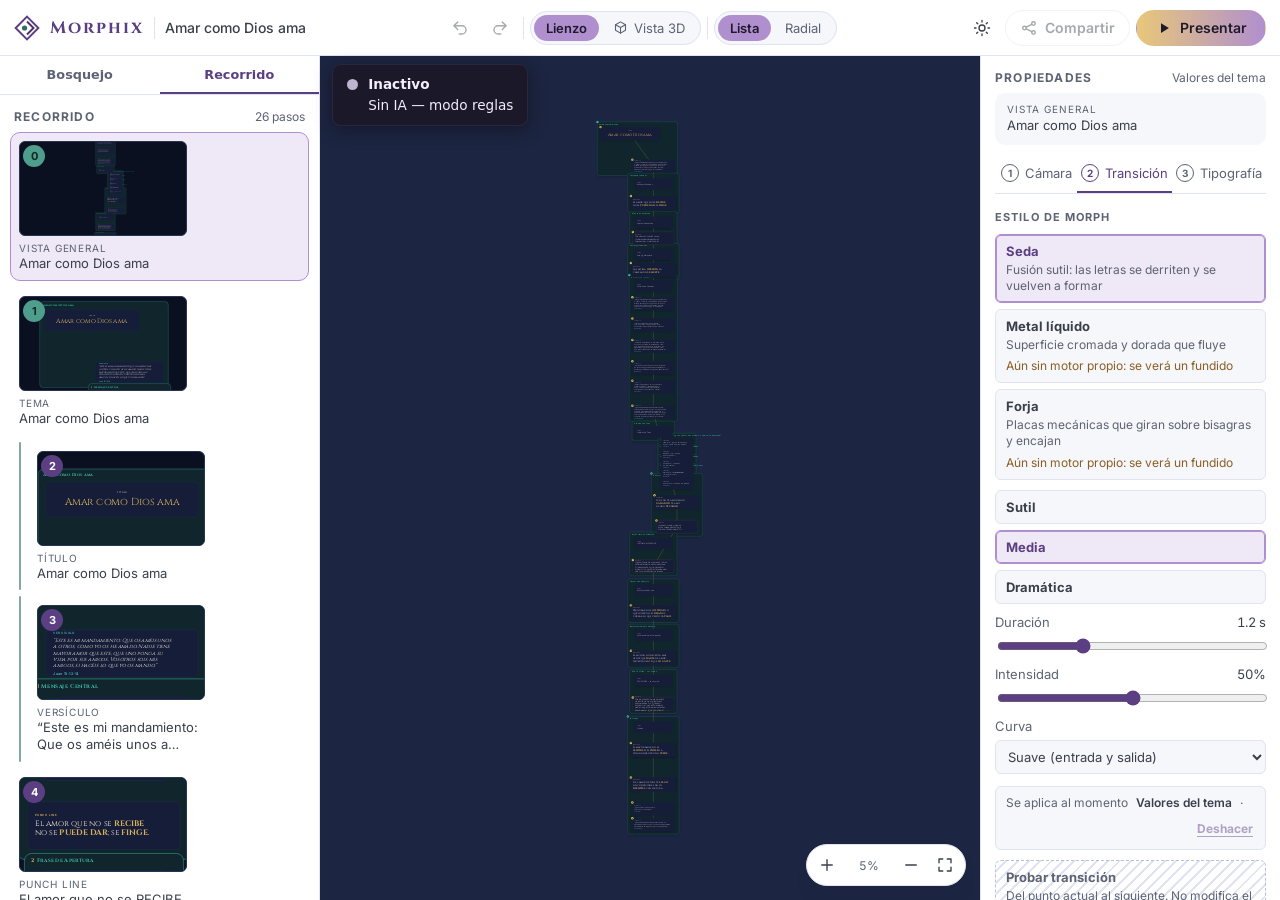
==== index.html @ b233d9d3 "deploy: main dff32fd (T4b Seda real en Presentar)" ====
<!doctype html>
<html lang="es">
  <head>
    <meta charset="UTF-8" />
    <meta name="viewport" content="width=device-width, initial-scale=1.0, viewport-fit=cover" />
    <title>Morphix Presentation</title>
    <script type="module" crossorigin src="/assets/index-C4MGHlkj.js"></script>
    <link rel="stylesheet" crossorigin href="/assets/index-D74pFjqD.css">
  </head>
  <body>
    <div id="root"></div>
  </body>
</html>
---- assets/index-D74pFjqD.css ----
:root,[data-theme=noche]{color-scheme:dark;--mx-bg: #0b1020;--mx-surface: #111830;--mx-raised: #18213d;--mx-border: #283456;--mx-text: #f4eddd;--mx-text-muted: #b9b2a2;--mx-accent: #d6b25e;--mx-accent-strong: #e9cb83;--mx-on-accent: #1a1405;--mx-secondary: #3db5a6;--mx-tertiary: #d0708a;--mx-frame-topic: #10262c;--mx-frame-subtopic: #161d38;--mx-grid: #1c2541}[data-theme=marfil]{color-scheme:light;--mx-bg: #f6f0e3;--mx-surface: #fffbf2;--mx-raised: #efe6d2;--mx-border: #d3c5a8;--mx-text: #141a2e;--mx-text-muted: #4e546a;--mx-accent: #7a5a12;--mx-accent-strong: #5e450c;--mx-on-accent: #fffbf2;--mx-secondary: #1e6e66;--mx-tertiary: #7c2d42;--mx-frame-topic: #e2eee9;--mx-frame-subtopic: #fffdf7;--mx-grid: #e4d9c2}@font-face{font-family:Mx Cinzel;src:url(/fonts/Cinzel.ttf) format("truetype");font-display:swap}@font-face{font-family:Mx Cormorant;src:url(/fonts/CormorantGaramond.ttf) format("truetype");font-display:swap}@font-face{font-family:Mx Inter;src:url(/fonts/Inter.ttf) format("truetype");font-display:swap}@font-face{font-family:Mx Playfair;src:url(/fonts/PlayfairDisplay.ttf) format("truetype");font-display:swap}@font-face{font-family:Mx Montserrat;src:url(/fonts/Montserrat.ttf) format("truetype");font-display:swap}@font-face{font-family:Mx Lora;src:url(/fonts/Lora.ttf) format("truetype");font-display:swap}@font-face{font-family:Mx Bebas;src:url(/fonts/BebasNeue-Regular.ttf) format("truetype");font-display:swap}@font-face{font-family:Mx Merriweather;src:url(/fonts/Merriweather.ttf) format("truetype");font-display:swap}:root{--ui-bg: #ffffff;--ui-bg-2: #f6f7fb;--ui-line: #dfe3f2;--ui-active: #b08fcf;--ui-active-soft: #efe8f6;--ui-on-active: #1f1a2b;--ui-primary: #5b3f82;--ui-primary-strong: #4a3270;--ui-on-primary: #ffffff;--ui-text: #3a3f4b;--ui-text-muted: #5d6373;--ui-gold: #d9b56a;--ui-gold-soft: #f7efdc;--ui-on-gold: #2a2110;--ui-success: #4f9d8c;--ui-success-text: #2f6e60;--ui-on-success: #0f2a24;--ui-error: #c4607a;--ui-error-text: #9a3a54;--ui-error-bg: #faedf1;--ui-warning: #c99a5b;--ui-warning-text: #8a5f25;--ui-shadow: 0 12px 32px -18px rgb(43 33 70 / .35);--ui-presentar: linear-gradient(90deg, #e8c77a, #b08fcf);--pr-bg: #0f0d16;--pr-panel: #1c1828;--pr-border: #2c2540;--pr-gold: #e8c77a;--pr-lavender: #b08fcf;--pr-text: #f3eefb;--pr-text-muted: #bdb4cf;--pr-on-gold: #1f1a2b;--doc-bg: var(--mx-bg);--doc-surface: var(--mx-surface);--doc-raised: var(--mx-raised);--doc-border: var(--mx-border);--doc-text: var(--mx-text);--doc-text-muted: var(--mx-text-muted);--doc-accent: var(--mx-accent);--doc-accent-strong: var(--mx-accent-strong);--doc-on-accent: var(--mx-on-accent);--doc-secondary: var(--mx-secondary);--doc-tertiary: var(--mx-tertiary);--mx-radius: 10px;--mx-radius-sm: 6px;--mx-topbar-h: 56px;--mx-sidebar-w: 320px;--mx-props-w: 300px;--mx-host-inset: 0px;--mx-inset-bottom: max(env(safe-area-inset-bottom, 0px), var(--mx-host-inset, 0px));--mx-ui-font: "Mx Inter", system-ui, sans-serif;font-family:var(--mx-ui-font);background:var(--mx-bg);color:var(--mx-text)}*{box-sizing:border-box}html,body,#root{margin:0;height:100%;height:100dvh;overflow:hidden;overscroll-behavior:none}button,input,select{font:inherit;color:inherit}button{cursor:pointer}button:disabled{cursor:not-allowed;opacity:.45}:focus-visible{outline:2px solid var(--mx-accent);outline-offset:2px}.mx-app{display:grid;grid-template-columns:var(--mx-sidebar-w) minmax(0,1fr) var(--mx-props-w);grid-template-rows:calc(var(--mx-topbar-h) + env(safe-area-inset-top,0px)) minmax(0,1fr);grid-template-areas:"top top top" "side stage props";height:100%;height:100dvh;min-height:0;padding-bottom:var(--mx-inset-bottom)}.mx-topbar{grid-area:top;display:grid;grid-template-columns:1fr auto 1fr;align-items:center;gap:12px;padding:env(safe-area-inset-top,0px) max(14px,env(safe-area-inset-right,0px)) 0 max(14px,env(safe-area-inset-left,0px));background:var(--mx-surface);border-bottom:1px solid var(--mx-border)}.mx-brand{display:flex;align-items:center;gap:10px;min-width:0}.mx-wordmark{font-family:Mx Cinzel,serif;font-weight:700;letter-spacing:.12em;color:var(--mx-accent);font-size:17px;flex-shrink:0;white-space:nowrap}.mx-doc-title{margin:0;font-size:14px;font-weight:500;white-space:nowrap;overflow:hidden;text-overflow:ellipsis}.mx-divider{width:1px;height:22px;background:var(--mx-border)}.mx-toolbar,.mx-actions{display:flex;align-items:center;gap:6px}.mx-actions{justify-content:flex-end}.mx-icon-btn{display:inline-grid;place-items:center;width:34px;height:34px;border-radius:var(--mx-radius-sm);border:1px solid transparent;background:none}.mx-icon-btn:not(:disabled):hover{background:var(--mx-raised);border-color:var(--mx-border)}.mx-btn{display:inline-flex;align-items:center;gap:7px;height:36px;padding:0 14px;border-radius:999px;border:1px solid var(--mx-border);background:var(--mx-raised);font-size:14px;font-weight:600}.mx-btn-ghost{background:none}.mx-btn-primary{background:var(--mx-accent);border-color:var(--mx-accent);color:var(--mx-on-accent);padding:0 18px}.mx-btn-primary:hover{background:var(--mx-accent-strong)}.mx-seg{display:inline-flex;padding:3px;gap:2px;border-radius:999px;background:var(--mx-raised);border:1px solid var(--mx-border)}.mx-seg button{display:inline-flex;align-items:center;gap:6px;border:0;background:none;padding:5px 12px;border-radius:999px;font-size:13px;color:var(--mx-text-muted)}.mx-seg button[aria-checked=true]{background:var(--mx-surface);color:var(--mx-text);box-shadow:inset 0 0 0 1px var(--mx-accent)}.mx-seg-full{display:flex}.mx-seg-full button{flex:1;justify-content:center}.mx-panel-header{display:flex;align-items:baseline;justify-content:space-between;padding:14px 14px 8px}.mx-panel-header h2{margin:0;font-size:12px;text-transform:uppercase;letter-spacing:.1em;color:var(--mx-text-muted)}.mx-count{font-size:12px;color:var(--mx-text-muted)}.mx-sidebar{grid-area:side;overflow-y:auto;background:var(--mx-surface);border-right:1px solid var(--mx-border)}.mx-steps{list-style:none;margin:0;padding:0 10px 16px;display:grid;gap:6px}.mx-step button{position:relative;display:grid;grid-template-columns:168px;gap:6px;width:100%;padding:8px;border-radius:var(--mx-radius);border:1px solid transparent;background:none;text-align:left}.mx-step button:hover{background:var(--mx-raised)}.mx-step button.is-active{border-color:var(--mx-accent);background:var(--mx-raised)}.mx-indent-1{padding-left:18px;position:relative}.mx-indent-1:before{content:"";position:absolute;left:9px;top:0;bottom:0;width:2px;border-radius:2px;background:var(--mx-secondary);opacity:.6}.mx-step-num{position:absolute;top:12px;left:12px;z-index:1;min-width:22px;height:22px;padding:0 6px;display:grid;place-items:center;border-radius:999px;font-size:11px;font-weight:700;background:var(--mx-accent);color:var(--mx-on-accent)}.mx-step-topic .mx-step-num,.mx-step-overview .mx-step-num{background:var(--mx-secondary);color:var(--mx-on-accent)}.mx-thumb{position:relative;overflow:hidden;border-radius:var(--mx-radius-sm);background:var(--mx-bg);border:1px solid var(--mx-border);pointer-events:none}.mx-step-text{display:grid;gap:1px;min-width:0}.mx-step-text small{font-size:10px;text-transform:uppercase;letter-spacing:.08em;color:var(--mx-text-muted)}.mx-step-text span{font-size:13px;line-height:1.3;display:-webkit-box;-webkit-line-clamp:2;-webkit-box-orient:vertical;overflow:hidden}.mx-stage{grid-area:stage;position:relative;min-width:0;min-height:0}.mx-editor-canvas,.mx-viewport{position:absolute;inset:0}.mx-viewport{overflow:hidden;touch-action:none;cursor:grab;background-color:var(--mx-bg);background-image:radial-gradient(circle,var(--mx-grid) 1.2px,transparent 1.4px)}.mx-viewport:active{cursor:grabbing}.mx-world{position:absolute;left:0;top:0;width:0;height:0;transform-origin:0 0}.mx-frame{position:absolute;border-radius:28px}.mx-topic{background:var(--mx-frame-topic);border:3px solid var(--mx-secondary);border-radius:48px;cursor:zoom-in;box-shadow:0 30px 80px -40px #0000008c}.mx-topic-title{position:absolute;left:40px;top:22px;display:flex;gap:14px;align-items:baseline;font-family:Mx Cinzel,serif;font-size:34px;font-weight:700;letter-spacing:.04em;color:var(--mx-secondary);white-space:nowrap}.mx-topic-title b{color:var(--mx-accent)}.mx-subtopic{display:flex;flex-direction:column;justify-content:center;gap:14px;padding:28px 44px;background:var(--mx-frame-subtopic);border:2px solid var(--mx-border);cursor:zoom-in;box-shadow:0 18px 50px -30px #0009}.mx-frame.is-selected{box-shadow:0 0 0 6px var(--mx-accent),0 30px 80px -40px #0009}.mx-frame-kind{font-family:var(--mx-ui-font);font-size:18px;font-weight:600;text-transform:uppercase;letter-spacing:.16em;color:var(--mx-text-muted)}.mx-kind-punchline .mx-frame-kind{color:var(--mx-accent)}.mx-kind-question .mx-frame-kind{color:var(--mx-tertiary)}.mx-kind-question{border-color:var(--mx-tertiary)}.mx-kind-cita .mx-frame-kind,.mx-kind-estudio .mx-frame-kind{color:var(--mx-secondary)}.mx-frame-text{margin:0;line-height:1.22;color:var(--mx-text);text-wrap:balance}.mx-kind-title{align-items:center;text-align:center}.mx-kind-title .mx-frame-text{color:var(--mx-accent)}.mx-kind-cita .mx-frame-text{font-style:italic}.mx-kind-estudio{align-items:center;text-align:center}.mx-keyword{background:none;color:var(--mx-accent);font-weight:700}.mx-frame-ref{font-size:22px;font-weight:600;color:var(--mx-secondary);letter-spacing:.04em}.mx-path{position:absolute;overflow:visible;pointer-events:none}.mx-path polyline{fill:none;stroke:var(--mx-accent);stroke-width:6;stroke-dasharray:2 18;stroke-linecap:round;opacity:.7}.mx-path-badge{position:absolute;transform:translate(-40%,-40%);min-width:52px;height:52px;padding:0 12px;display:grid;place-items:center;border-radius:999px;font-size:24px;font-weight:700;pointer-events:none;background:var(--mx-accent);color:var(--mx-on-accent);box-shadow:0 0 0 5px var(--mx-bg)}.mx-path-badge-topic{background:var(--mx-secondary)}.mx-world-thumb .mx-frame{box-shadow:none}.mx-zoom-controls{position:absolute;right:14px;bottom:14px;display:flex;align-items:center;gap:2px;padding:4px;border-radius:999px;background:var(--mx-surface);border:1px solid var(--mx-border);box-shadow:0 8px 24px -12px #00000080}.mx-zoom-controls button{display:grid;place-items:center;width:32px;height:32px;border:0;border-radius:999px;background:none}.mx-zoom-controls button:hover{background:var(--mx-raised)}.mx-zoom-controls output{min-width:48px;text-align:center;font-size:12px;color:var(--mx-text-muted);font-variant-numeric:tabular-nums}.stage,.canvas-wrap{position:relative;height:100%;min-height:0}.mx-props{grid-area:props;min-height:0;min-width:0;overflow-x:hidden;overflow-y:auto;overscroll-behavior:contain;touch-action:pan-y;background:var(--mx-surface);border-left:1px solid var(--mx-border);padding-bottom:20px}.mx-props-context{margin:0 14px 10px;padding:10px 12px;border-radius:var(--mx-radius);background:var(--mx-raised);display:grid;gap:2px}.mx-props-context small{font-size:10px;text-transform:uppercase;letter-spacing:.1em;color:var(--mx-text-muted)}.mx-props-context span{font-size:13px;line-height:1.35}.mx-tabs{display:grid;grid-template-columns:repeat(3,1fr);margin:0 14px;border-bottom:1px solid var(--mx-border)}.mx-tabs button{display:inline-flex;justify-content:center;align-items:center;gap:6px;padding:9px 4px;border:0;background:none;font-size:13px;color:var(--mx-text-muted);border-bottom:2px solid transparent}.mx-tabs button[aria-selected=true]{color:var(--mx-text);border-bottom-color:var(--mx-accent)}.mx-tab-num{display:inline-grid;place-items:center;width:18px;height:18px;border-radius:999px;font-size:10px;font-weight:700;border:1px solid currentColor}.mx-section{padding:6px 14px;display:grid;gap:10px}.mx-section h3{margin:10px 0 0;font-size:11px;text-transform:uppercase;letter-spacing:.1em;color:var(--mx-text-muted)}.mx-grid-2{display:grid;grid-template-columns:1fr 1fr;gap:6px}.mx-stack{display:grid;gap:6px}.mx-chip,.mx-card,.mx-font{border-radius:var(--mx-radius-sm);border:1px solid var(--mx-border);background:var(--mx-raised);padding:8px 10px;text-align:left;font-size:13px}.mx-card{display:grid;gap:3px}.mx-card span{font-size:12px;color:var(--mx-text-muted);line-height:1.35}.mx-font{display:flex;justify-content:space-between;align-items:baseline;gap:8px}.mx-font span{font-size:17px}.mx-font small{font-size:11px;color:var(--mx-text-muted);white-space:nowrap}.mx-chip[aria-checked=true],.mx-card[aria-checked=true],.mx-font[aria-checked=true]{border-color:var(--mx-accent);box-shadow:inset 0 0 0 1px var(--mx-accent)}.mx-card[aria-checked=true] b{color:var(--mx-accent)}.mx-field{display:grid;gap:6px;font-size:13px}.mx-field>span{display:flex;justify-content:space-between;color:var(--mx-text-muted)}.mx-field output{color:var(--mx-text);font-variant-numeric:tabular-nums}.mx-field input[type=range]{accent-color:var(--mx-accent);width:100%}.mx-field input[type=checkbox]{accent-color:var(--mx-accent);width:16px;height:16px}.mx-field select{padding:7px 8px;border-radius:var(--mx-radius-sm);border:1px solid var(--mx-border);background:var(--mx-raised)}.mx-note{margin:4px 0 0;font-size:12px;line-height:1.45;color:var(--mx-text-muted)}.mx-engine-gap{display:block;margin-top:2px;font-size:12px;line-height:1.35;color:var(--mx-tertiary)}.mx-apply{display:flex;flex-wrap:wrap;align-items:center;gap:6px 8px;margin:2px 0 0;padding:8px 10px;border-radius:var(--mx-radius-sm);border:1px solid var(--mx-border);background:var(--mx-bg);font-size:12px;line-height:1.35;color:var(--mx-text-muted)}.mx-apply-scope{color:var(--mx-text);font-weight:600}.mx-apply button{margin-left:auto;padding:4px 2px;border:0;background:none;color:var(--mx-accent);font-size:12px;font-weight:700;text-decoration:underline;text-underline-offset:3px}.mx-try:disabled{opacity:1;cursor:not-allowed;color:var(--mx-text-muted);background:repeating-linear-gradient(-45deg,var(--mx-bg),var(--mx-bg) 6px,var(--mx-raised) 6px,var(--mx-raised) 12px);border-style:dashed;box-shadow:none}.mx-try:disabled b{color:var(--mx-text-muted)}.mx-try-hint{margin:0;padding:8px 10px;border-radius:var(--mx-radius-sm);border:1px solid var(--mx-tertiary);background:color-mix(in srgb,var(--mx-tertiary) 14%,var(--mx-bg));color:var(--mx-text);font-size:13px;line-height:1.4}.mx-outline-panel[hidden],.mx-props[hidden]{display:none!important;visibility:hidden!important}.mx-outline-panel{grid-area:side;display:flex;flex-direction:column;min-height:0;min-width:0;overflow:hidden;background:var(--mx-surface);border-right:1px solid var(--mx-border)}.mx-outline-tabs{display:grid;grid-template-columns:1fr 1fr;gap:0;border-bottom:1px solid var(--mx-border);flex:0 0 auto}.mx-outline-tabs button{appearance:none;border:0;background:transparent;color:var(--mx-text-muted);font:600 .8rem/1.2 system-ui,sans-serif;padding:.7rem .5rem;cursor:pointer}.mx-outline-tabs button.is-active{color:var(--mx-text);box-shadow:inset 0 -2px 0 var(--mx-accent)}.mx-outline-bosquejo,.mx-outline-recorrido{display:flex;flex-direction:column;min-height:0;flex:1;overflow:hidden}.mx-outline-recorrido .mx-sidebar-embedded{border-right:0;flex:1 1 auto;min-height:0;height:auto;overflow-x:hidden;overflow-y:auto;overscroll-behavior:contain;touch-action:pan-y}.mx-outline-input{flex:0 0 auto;height:9.5rem;margin:0 .75rem;resize:vertical;min-height:6rem;max-height:40vh;border:1px solid var(--mx-border);border-radius:.4rem;background:var(--mx-bg);color:var(--mx-text);font:.78rem/1.35 ui-monospace,SFMono-Regular,Menlo,Consolas,monospace;padding:.55rem .65rem}.mx-outline-input:focus{outline:2px solid var(--mx-accent);outline-offset:1px}.mx-import-pdf{position:relative;height:28px;margin:0;padding:0 10px;font-size:12px;cursor:pointer;overflow:hidden;flex:0 0 auto}.mx-outline-bosquejo .mx-panel-header{align-items:center}.mx-import-pdf input{position:absolute;inset:0;margin:0;opacity:0;cursor:pointer;font-size:16px}.mx-outline-error{margin:.5rem .75rem 0;padding:.45rem .6rem;border-radius:.35rem;border:1px solid var(--ui-error);background:var(--ui-error-bg);color:var(--ui-error-text);font:.78rem/1.35 system-ui,sans-serif}.mx-outline-nodes{list-style:none;margin:.6rem 0 0;padding:0 0 1rem;overflow-x:hidden;overflow-y:auto;overscroll-behavior:contain;touch-action:pan-y;flex:1;min-height:0}.mx-outline-node{display:grid;gap:.15rem;width:100%;text-align:left;border:0;border-bottom:1px solid var(--mx-border);background:transparent;color:var(--mx-text);padding:.55rem .75rem;cursor:pointer;font:inherit}.mx-outline-node:hover:not(:disabled){background:color-mix(in srgb,var(--mx-accent) 10%,transparent)}.mx-outline-node:disabled{opacity:.55;cursor:default}.mx-outline-node-meta small{color:var(--mx-text-muted);font-size:.7rem;letter-spacing:.02em}.mx-outline-node-text{display:-webkit-box;-webkit-line-clamp:3;-webkit-box-orient:vertical;overflow:hidden;font-size:.8rem;line-height:1.35}.mx-sr-only{position:absolute;width:1px;height:1px;padding:0;margin:-1px;overflow:hidden;clip:rect(0,0,0,0);white-space:nowrap;border:0}.mx-present{position:fixed;inset:0;bottom:var(--mx-inset-bottom, 0px);z-index:50;overflow:visible;outline:none;cursor:none;touch-action:none;background:radial-gradient(ellipse at 50% 40%,var(--mx-frame-subtopic),var(--mx-bg) 70%)}.mx-present-roll{position:absolute;inset:0;transform-origin:50% 50%;contain:paint}.mx-present .mx-frame{cursor:none}.mx-present .mx-frame-text{width:100%;min-width:0;max-width:100%;overflow:visible;overflow-wrap:break-word;white-space:normal;box-sizing:border-box}.mx-present .mx-topic-title{right:auto;max-width:calc(100% - 80px);white-space:normal;line-height:1.15}.mx-present .mx-present-caption{z-index:3;top:6vh;left:10vw;right:10vw;width:auto;margin:0;display:block;text-align:center;white-space:normal;font-size:40px;line-height:1.2;pointer-events:none;background:none;border:0;box-shadow:none}.mx-present .mx-frame.is-selected{box-shadow:none}.mx-present-clock{position:absolute;top:0;left:0;width:1px;height:1px;pointer-events:none;z-index:4}.mx-fade-layer{position:absolute;inset:0;pointer-events:none;overflow:visible;z-index:1;contain:paint}.mx-frame.is-fading{box-shadow:none}.mx-present-chrome{position:absolute;z-index:6;top:max(12px,env(safe-area-inset-top,0px));right:max(12px,env(safe-area-inset-right,0px));display:flex;gap:8px;pointer-events:none}.mx-present-chrome[hidden]{display:none!important}.mx-present-chrome button{pointer-events:auto;touch-action:manipulation;min-width:44px;min-height:44px;padding:0 16px;border-radius:999px;border:1px solid color-mix(in srgb,var(--mx-text) 35%,transparent);background:color-mix(in srgb,var(--mx-bg) 88%,#000);color:var(--mx-text);font:600 15px/1 var(--mx-ui-font);cursor:pointer}.mx-blank{position:absolute;inset:0}.mx-blank-black{background:#000}.mx-blank-white{background:#fff}.mx-goto-indicator{position:absolute;bottom:2.5rem;left:50%;transform:translate(-50%);z-index:2;padding:.55rem 1.1rem;border-radius:.5rem;font:600 1.25rem/1.2 system-ui,sans-serif;letter-spacing:.04em;color:#fff;background:#000000b8;pointer-events:none;user-select:none}.mx-presenter-chrome{position:fixed;top:calc(var(--mx-bar-bottom, 4.5rem) + 8px);left:calc(var(--mx-sidebar-w) + 12px);right:auto;z-index:20;display:flex;flex-direction:column;gap:.5rem;max-width:min(16rem,42vw);pointer-events:none}.mx-presenter-chrome .mx-verse-search{pointer-events:auto}.mx-assistant-indicator{display:flex;gap:.65rem;align-items:flex-start;padding:.65rem .85rem;border-radius:.55rem;background:#0c0e14e0;color:#f2f4f8;font:500 .85rem/1.35 system-ui,sans-serif;box-shadow:0 4px 18px #00000059;pointer-events:none}.mx-assistant-dot{width:.7rem;height:.7rem;margin-top:.2rem;border-radius:50%;flex-shrink:0;background:#6b7280}.mx-assistant-dot[data-phase=listening],.mx-assistant-dot[data-phase=following]{background:#22c55e;box-shadow:0 0 0 3px #22c55e40}.mx-assistant-dot[data-phase=holding]{background:#f59e0b}.mx-assistant-dot[data-phase=improvising],.mx-assistant-dot[data-phase=returning]{background:#a855f7}.mx-assistant-meta{display:flex;flex-direction:column;gap:.15rem}.mx-assistant-meta strong{font-weight:650}.mx-assistant-reason{opacity:.75;font-size:.78rem}.mx-verse-search{display:flex;flex-wrap:wrap;gap:.4rem;align-items:center;padding:.55rem .7rem;border-radius:.55rem;background:#0c0e14eb;color:#f2f4f8;font:500 .85rem/1.2 system-ui,sans-serif;box-shadow:0 4px 18px #00000059}.mx-verse-search input{flex:1 1 8rem;min-width:0;padding:.35rem .5rem;border:1px solid rgba(255,255,255,.2);border-radius:.35rem;background:#ffffff14;color:inherit}.mx-verse-search button{padding:.35rem .7rem;border:0;border-radius:.35rem;background:#6366f1;color:#fff;font-weight:600;cursor:pointer}.mx-detour-verse{position:absolute;z-index:2;box-sizing:border-box;display:flex;flex-direction:column;justify-content:center;align-items:center;gap:28px;padding:48px;text-align:center;color:#f8fafc;background:#080a10eb;border:3px solid var(--mx-accent, #d4a853);border-radius:28px;pointer-events:none}.mx-detour-ref{margin:0;font:700 42px/1.2 Mx Cinzel,serif;letter-spacing:.02em}.mx-detour-text{margin:0;max-width:860px;font:500 36px/1.45 Georgia,Times New Roman,serif}.mx-verse-echo{margin:0;padding:.4rem .7rem;border-radius:.45rem;background:#0c0e14e0;color:#e2e8f0;font:500 .85rem/1.3 ui-monospace,monospace;pointer-events:none}.mx-drawer-toggles{display:flex;gap:6px}.mx-drawer-toggle{position:relative}.mx-toggle-icon{display:none;width:18px;height:18px}.mx-toggle-icon svg{display:block}.mx-veil{position:fixed;z-index:35;top:var(--mx-bar-bottom, 56px);right:0;bottom:var(--mx-inset-bottom, 0px);left:0;margin:0;padding:0;border:0;background:#00000073}.mx-mas{position:relative}.mx-mas-panel{position:absolute;top:calc(100% + 6px);right:0;z-index:2;display:grid;gap:8px;width:min(300px,calc(100vw - 16px));max-height:calc(100dvh - var(--mx-bar-bottom, 56px) - var(--mx-inset-bottom, 0px) - 12px);overflow-x:hidden;overflow-y:auto;overscroll-behavior:contain;touch-action:pan-y;padding:10px;border-radius:12px;background:var(--mx-surface);border:1px solid var(--mx-border);box-shadow:0 16px 40px -20px #0000008c}.mx-mas-panel .mx-seg{flex-wrap:wrap}@media(min-width:1280px){.mx-app{--mx-sidebar-w: 320px;--mx-props-w: 300px}}@media(min-width:1024px)and (max-width:1279px){.mx-app{--mx-sidebar-w: 220px;--mx-props-w: 260px}.mx-app[data-outline=closed]{--mx-sidebar-w: 0px}.mx-app[data-props=closed]{--mx-props-w: 0px}.mx-app[data-outline=closed]~.mx-presenter-chrome{left:max(12px,env(safe-area-inset-left,0px))}.mx-tabs{margin:0 8px}.mx-tabs button{gap:3px;padding-left:0;padding-right:0;font-size:12px}.mx-tab-num{flex-shrink:0;width:16px;height:16px}}@media(max-width:1023px),(max-height:499px)and (pointer:coarse){.mx-app{grid-template-columns:minmax(0,1fr);grid-template-rows:auto minmax(0,1fr);grid-template-areas:"top" "stage"}.mx-outline-panel,.mx-props{position:fixed;z-index:40;top:var(--mx-bar-bottom, 56px);bottom:var(--mx-inset-bottom, 0px);width:min(480px,calc(100vw - 48px));max-width:92vw}.mx-outline-panel{left:env(safe-area-inset-left,0px);right:auto}.mx-props{right:env(safe-area-inset-right,0px);left:auto}.mx-presenter-chrome{left:max(12px,env(safe-area-inset-left,0px))}.mx-app[data-outline=open]~.mx-presenter-chrome,.mx-app[data-props=open]~.mx-presenter-chrome{visibility:hidden}}@media(max-width:1279px),(max-height:499px)and (pointer:coarse){.mx-app{grid-template-rows:auto minmax(0,1fr)}.mx-topbar{display:flex;flex-wrap:wrap;align-items:center;column-gap:6px;row-gap:4px;position:relative;z-index:46;min-width:0;max-width:100%;height:auto;min-height:calc(var(--mx-topbar-h) + env(safe-area-inset-top,0px))}.mx-brand{flex:1 0 auto;min-width:max-content}.mx-toolbar,.mx-actions,.mx-drawer-toggles{flex:0 0 auto}.mx-actions{margin-left:auto}.mx-doc-title,.mx-brand>.mx-divider{display:none}.mx-tabs{grid-template-columns:repeat(3,minmax(0,1fr))}}@media(max-width:699px),(max-height:499px)and (pointer:coarse){.mx-toggle-label{position:static;width:auto;height:auto;padding:0;margin:0;overflow:visible;clip:auto;white-space:nowrap;border:0;font-size:11px;font-weight:600;line-height:1.1;letter-spacing:0}.mx-wordmark{font-size:15px;letter-spacing:.06em}.mx-drawer-toggle{width:auto;min-width:44px;height:auto;padding:4px 8px;flex-direction:column;gap:1px;justify-content:center}.mx-toggle-icon{display:block}.mx-btn{padding-left:12px;padding-right:12px}}@media(max-height:499px)and (pointer:coarse){.mx-thumb{display:none}.mx-step button{padding:6px 10px 6px 40px;gap:2px}.mx-panel-header{padding:6px 10px 4px}.mx-outline-input{height:4.5rem;min-height:3.2rem;max-height:5rem}}@media(pointer:coarse){button,[role=tab],[role=radio]{min-width:44px;min-height:44px;touch-action:manipulation}}html[data-pointer=coarse] button,html[data-pointer=coarse] [role=tab],html[data-pointer=coarse] [role=radio]{min-width:44px;min-height:44px;touch-action:manipulation}.mx-app~.mx-present~.mx-presenter-chrome{visibility:visible;top:1rem;right:1rem;left:auto;z-index:60;max-width:min(22rem,90vw)}@media(prefers-reduced-motion:reduce){.mx-outline-panel,.mx-props,.mx-veil,.mx-mas-panel{transition:none;animation:none}}.mx-topbar,.mx-sidebar,.mx-outline-panel,.mx-props,.mx-mas-panel,.mx-zoom-controls{color-scheme:light;--mx-bg: var(--ui-bg-2);--mx-surface: var(--ui-bg);--mx-raised: var(--ui-bg-2);--mx-border: var(--ui-line);--mx-text: var(--ui-text);--mx-text-muted: var(--ui-text-muted);--mx-accent: var(--ui-primary);--mx-accent-strong: var(--ui-primary-strong);--mx-on-accent: var(--ui-on-primary);--mx-secondary: var(--ui-success-text);--mx-tertiary: var(--ui-error-text);color:var(--ui-text)}.mx-thumb{--mx-bg: var(--doc-bg);--mx-surface: var(--doc-surface);--mx-raised: var(--doc-raised);--mx-border: var(--doc-border);--mx-text: var(--doc-text);--mx-text-muted: var(--doc-text-muted);--mx-accent: var(--doc-accent);--mx-accent-strong: var(--doc-accent-strong);--mx-on-accent: var(--doc-on-accent);--mx-secondary: var(--doc-secondary);--mx-tertiary: var(--doc-tertiary);color:var(--doc-text)}.mx-wordmark{color:var(--ui-primary)}.mx-zoom-controls,.mx-mas-panel{box-shadow:var(--ui-shadow)}.mx-veil{background:#1f1a2b52}.mx-seg button[aria-checked=true]{background:var(--ui-active);color:var(--ui-on-active);box-shadow:none;font-weight:600}.mx-tabs button[aria-selected=true],.mx-outline-tabs button.is-active{color:var(--ui-primary)}.mx-step button:hover{background:var(--ui-bg-2)}.mx-step button.is-active{border-color:var(--ui-active);background:var(--ui-active-soft)}.mx-step-topic .mx-step-num,.mx-step-overview .mx-step-num{background:var(--ui-success);color:var(--ui-on-success)}.mx-chip[aria-checked=true],.mx-card[aria-checked=true],.mx-font[aria-checked=true]{background:var(--ui-active-soft);border-color:var(--ui-active);box-shadow:inset 0 0 0 1px var(--ui-active)}.mx-card[aria-checked=true] b{color:var(--ui-primary)}.mx-outline-node:hover:not(:disabled){background:var(--ui-active-soft)}.mx-engine-gap{color:var(--ui-warning-text)}.mx-topbar .mx-btn-primary{background:var(--ui-presentar);border-color:transparent;color:var(--ui-on-active)}.mx-topbar .mx-btn-primary:hover{background:var(--ui-presentar);filter:brightness(1.05) saturate(1.1)}.mx-try:not(:disabled){background:var(--ui-gold-soft);border-color:var(--ui-gold);box-shadow:inset 0 0 0 1px var(--ui-gold)}.mx-try:not(:disabled) b{color:var(--ui-on-gold)}.mx-try:not(:disabled):hover{background:var(--ui-gold)}.mx-try:not(:disabled):hover span{color:var(--ui-on-gold)}.mx-try-hint{border:1px solid var(--ui-active);background:var(--ui-active-soft);color:var(--ui-text)}.mx-present-chrome button{border:1px solid var(--pr-border);background:color-mix(in srgb,var(--pr-panel) 92%,transparent);color:var(--pr-text)}.mx-present-chrome button:hover{border-color:var(--pr-lavender)}.mx-present-chrome button:focus-visible,.mx-verse-search :focus-visible{outline-color:var(--pr-gold)}.mx-goto-indicator,.mx-assistant-indicator,.mx-verse-search,.mx-verse-echo{background:color-mix(in srgb,var(--pr-panel) 94%,transparent);border:1px solid var(--pr-border);color:var(--pr-text)}.mx-goto-indicator{color:var(--pr-gold)}.mx-assistant-reason{opacity:1;color:var(--pr-text-muted)}.mx-assistant-dot{background:var(--pr-text-muted)}.mx-assistant-dot[data-phase=listening],.mx-assistant-dot[data-phase=following]{background:var(--ui-success);box-shadow:0 0 0 3px color-mix(in srgb,var(--ui-success) 30%,transparent)}.mx-assistant-dot[data-phase=holding]{background:var(--ui-warning)}.mx-assistant-dot[data-phase=improvising],.mx-assistant-dot[data-phase=returning]{background:var(--pr-lavender)}.mx-verse-search input{border:1px solid var(--pr-border);background:var(--pr-bg)}.mx-verse-search button{background:var(--pr-gold);color:var(--pr-on-gold)}.mx-try:disabled{background:repeating-linear-gradient(-45deg,var(--ui-bg),var(--ui-bg) 6px,var(--ui-line) 6px,var(--ui-line) 8px);border-color:#b9bfd6}
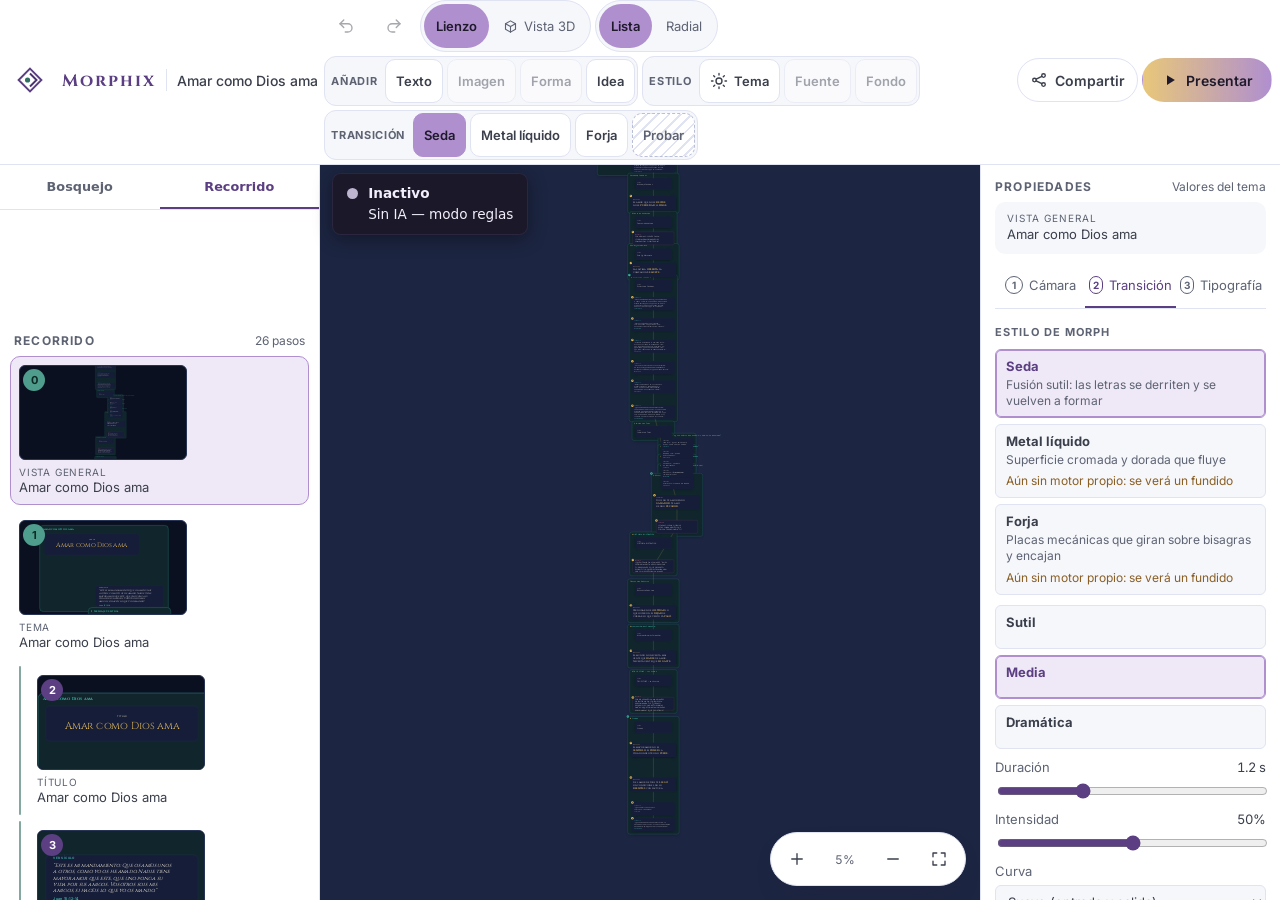
==== commit fa7cab7e: "deploy: main 6f50816 (F32 barra de herramientas del editor)" ====
--- a/index.html
+++ b/index.html
@@ -4,8 +4,8 @@
     <meta charset="UTF-8" />
     <meta name="viewport" content="width=device-width, initial-scale=1.0, viewport-fit=cover" />
     <title>Morphix Presentation</title>
-    <script type="module" crossorigin src="/assets/index-C4MGHlkj.js"></script>
-    <link rel="stylesheet" crossorigin href="/assets/index-D74pFjqD.css">
+    <script type="module" crossorigin src="/assets/index-Dnhh688A.js"></script>
+    <link rel="stylesheet" crossorigin href="/assets/index-zo01IGGN.css">
   </head>
   <body>
     <div id="root"></div>
--- a/assets/index-zo01IGGN.css
+++ b/assets/index-zo01IGGN.css
@@ -0,0 +1 @@
+:root,[data-theme=noche]{color-scheme:dark;--mx-bg: #0b1020;--mx-surface: #111830;--mx-raised: #18213d;--mx-border: #283456;--mx-text: #f4eddd;--mx-text-muted: #b9b2a2;--mx-accent: #d6b25e;--mx-accent-strong: #e9cb83;--mx-on-accent: #1a1405;--mx-secondary: #3db5a6;--mx-tertiary: #d0708a;--mx-frame-topic: #10262c;--mx-frame-subtopic: #161d38;--mx-grid: #1c2541}[data-theme=marfil]{color-scheme:light;--mx-bg: #f6f0e3;--mx-surface: #fffbf2;--mx-raised: #efe6d2;--mx-border: #d3c5a8;--mx-text: #141a2e;--mx-text-muted: #4e546a;--mx-accent: #7a5a12;--mx-accent-strong: #5e450c;--mx-on-accent: #fffbf2;--mx-secondary: #1e6e66;--mx-tertiary: #7c2d42;--mx-frame-topic: #e2eee9;--mx-frame-subtopic: #fffdf7;--mx-grid: #e4d9c2}@font-face{font-family:Mx Cinzel;src:url(/fonts/Cinzel.ttf) format("truetype");font-display:swap}@font-face{font-family:Mx Cormorant;src:url(/fonts/CormorantGaramond.ttf) format("truetype");font-display:swap}@font-face{font-family:Mx Inter;src:url(/fonts/Inter.ttf) format("truetype");font-display:swap}@font-face{font-family:Mx Playfair;src:url(/fonts/PlayfairDisplay.ttf) format("truetype");font-display:swap}@font-face{font-family:Mx Montserrat;src:url(/fonts/Montserrat.ttf) format("truetype");font-display:swap}@font-face{font-family:Mx Lora;src:url(/fonts/Lora.ttf) format("truetype");font-display:swap}@font-face{font-family:Mx Bebas;src:url(/fonts/BebasNeue-Regular.ttf) format("truetype");font-display:swap}@font-face{font-family:Mx Merriweather;src:url(/fonts/Merriweather.ttf) format("truetype");font-display:swap}:root{--ui-bg: #ffffff;--ui-bg-2: #f6f7fb;--ui-line: #dfe3f2;--ui-active: #b08fcf;--ui-active-soft: #efe8f6;--ui-on-active: #1f1a2b;--ui-primary: #5b3f82;--ui-primary-strong: #4a3270;--ui-on-primary: #ffffff;--ui-text: #3a3f4b;--ui-text-muted: #5d6373;--ui-gold: #d9b56a;--ui-gold-soft: #f7efdc;--ui-on-gold: #2a2110;--ui-success: #4f9d8c;--ui-success-text: #2f6e60;--ui-on-success: #0f2a24;--ui-error: #c4607a;--ui-error-text: #9a3a54;--ui-error-bg: #faedf1;--ui-warning: #c99a5b;--ui-warning-text: #8a5f25;--ui-shadow: 0 12px 32px -18px rgb(43 33 70 / .35);--ui-presentar: linear-gradient(90deg, #e8c77a, #b08fcf);--pr-bg: #0f0d16;--pr-panel: #1c1828;--pr-border: #2c2540;--pr-gold: #e8c77a;--pr-lavender: #b08fcf;--pr-text: #f3eefb;--pr-text-muted: #bdb4cf;--pr-on-gold: #1f1a2b;--doc-bg: var(--mx-bg);--doc-surface: var(--mx-surface);--doc-raised: var(--mx-raised);--doc-border: var(--mx-border);--doc-text: var(--mx-text);--doc-text-muted: var(--mx-text-muted);--doc-accent: var(--mx-accent);--doc-accent-strong: var(--mx-accent-strong);--doc-on-accent: var(--mx-on-accent);--doc-secondary: var(--mx-secondary);--doc-tertiary: var(--mx-tertiary);--mx-radius: 10px;--mx-radius-sm: 6px;--mx-topbar-h: 56px;--mx-sidebar-w: 320px;--mx-props-w: 300px;--mx-host-inset: 0px;--mx-inset-bottom: max(env(safe-area-inset-bottom, 0px), var(--mx-host-inset, 0px));--mx-ui-font: "Mx Inter", system-ui, sans-serif;font-family:var(--mx-ui-font);background:var(--mx-bg);color:var(--mx-text)}*{box-sizing:border-box}html,body,#root{margin:0;height:100%;height:100dvh;overflow:hidden;overscroll-behavior:none}button,input,select{font:inherit;color:inherit}button{cursor:pointer}button:disabled{cursor:not-allowed;opacity:.45}:focus-visible{outline:2px solid var(--mx-accent);outline-offset:2px}.mx-app{display:grid;position:relative;grid-template-columns:var(--mx-sidebar-w) minmax(0,1fr) var(--mx-props-w);grid-template-rows:calc(var(--mx-topbar-h) + env(safe-area-inset-top,0px)) minmax(0,1fr);grid-template-areas:"top top top" "side stage props";height:100%;height:100dvh;min-height:0;padding-bottom:var(--mx-inset-bottom)}.mx-topbar{grid-area:top;position:absolute;top:0;right:0;left:0;z-index:46;display:flex;flex-wrap:wrap;align-items:center;gap:6px;max-width:100%;height:auto;min-height:calc(var(--mx-topbar-h) + env(safe-area-inset-top,0px));padding:env(safe-area-inset-top,0px) max(8px,env(safe-area-inset-right,0px)) 4px max(8px,env(safe-area-inset-left,0px));background:var(--mx-surface);border-bottom:1px solid var(--mx-border)}.mx-brand{display:flex;align-items:center;gap:10px;min-width:0}.mx-wordmark{font-family:Mx Cinzel,serif;font-weight:700;letter-spacing:.12em;color:var(--mx-accent);font-size:17px;flex-shrink:0;white-space:nowrap}.mx-doc-title{margin:0;font-size:14px;font-weight:500;white-space:nowrap;overflow:hidden;text-overflow:ellipsis}.mx-divider{width:1px;height:22px;background:var(--mx-border)}.mx-toolbar,.mx-actions,.mx-group,.mx-file-actions{display:flex;flex-wrap:wrap;align-items:center;gap:4px;max-width:100%}.mx-toolbar{flex:1 1 240px;min-width:min(100%,240px)}.mx-actions{justify-content:flex-end;margin-left:auto}.mx-icon-btn{display:inline-grid;place-items:center;width:44px;height:44px;border-radius:var(--mx-radius-sm);border:1px solid transparent;background:none}.mx-icon-btn:not(:disabled):hover{background:var(--mx-raised);border-color:var(--mx-border)}.mx-btn{display:inline-flex;align-items:center;justify-content:center;gap:7px;height:44px;min-height:44px;padding:0 12px;border-radius:999px;border:1px solid var(--mx-border);background:var(--mx-raised);font-size:14px;font-weight:600}.mx-tool{display:inline-flex;align-items:center;justify-content:center;gap:6px;min-width:44px;min-height:44px;height:44px;padding:0 10px;border-radius:10px;border:1px solid var(--ui-line);background:var(--ui-bg);color:var(--ui-text);font-size:13px;font-weight:600;line-height:1.1}.mx-tool[aria-pressed=true]{background:var(--ui-active);border-color:var(--ui-active);color:var(--ui-on-active)}.mx-group{padding:2px;border:1px solid var(--ui-line);border-radius:12px;background:var(--ui-bg-2)}.mx-group-label{padding:0 4px;font-size:11px;font-weight:700;letter-spacing:.06em;text-transform:uppercase;color:var(--ui-text-muted)}.mx-soon,.mx-menu,.mx-mas{position:relative}.mx-pop{position:fixed;top:calc(var(--mx-bar-bottom, 56px) + 6px);left:max(8px,env(safe-area-inset-left,0px));z-index:47;display:grid;gap:6px;width:min(280px,calc(100vw - max(8px,env(safe-area-inset-left,0px)) - max(8px,env(safe-area-inset-right,0px)) - 8px));max-height:calc(100dvh - var(--mx-bar-bottom, 56px) - var(--mx-inset-bottom, 0px) - 12px);overflow:auto;overscroll-behavior:contain;padding:8px;border-radius:12px;background:var(--ui-bg);border:1px solid var(--ui-line);box-shadow:var(--ui-shadow)}.mx-file-actions{display:grid;width:100%}.mx-file-actions .mx-tool,.mx-mas-panel .mx-tool{width:100%;justify-content:flex-start}.mx-menu-error{margin:0;color:var(--ui-error-text);font-size:13px}.mx-dialog-back{position:fixed;z-index:70;inset:0;bottom:var(--mx-inset-bottom, 0px);display:grid;place-items:center;padding:max(12px,env(safe-area-inset-top,0px)) max(12px,env(safe-area-inset-right,0px)) 12px max(12px,env(safe-area-inset-left,0px));background:#1f1a2b52}.mx-dialog{width:min(420px,100%);max-height:100%;overflow:auto;padding:16px;border-radius:12px;background:var(--ui-bg);color:var(--ui-text);border:1px solid var(--ui-line);box-shadow:var(--ui-shadow)}.mx-dialog h2{margin:0 0 8px;font-size:16px}.mx-dialog p,.mx-dialog li{font-size:14px;line-height:1.4}.mx-contextbar{position:fixed;z-index:32;display:flex;flex-wrap:wrap;gap:4px;width:max-content;max-width:calc(100vw - env(safe-area-inset-left,0px) - env(safe-area-inset-right,0px) - 16px);padding:6px;border-radius:12px;background:var(--ui-bg);color:var(--ui-text);border:1px solid var(--ui-line);box-shadow:var(--ui-shadow)}.mx-btn-ghost{background:none}.mx-btn-primary{background:var(--mx-accent);border-color:var(--mx-accent);color:var(--mx-on-accent);padding:0 18px}.mx-btn-primary:hover{background:var(--mx-accent-strong)}.mx-seg{display:inline-flex;padding:3px;gap:2px;border-radius:999px;background:var(--mx-raised);border:1px solid var(--mx-border)}.mx-seg button{display:inline-flex;align-items:center;gap:6px;border:0;background:none;padding:5px 12px;border-radius:999px;font-size:13px;color:var(--mx-text-muted)}.mx-seg button[aria-checked=true]{background:var(--mx-surface);color:var(--mx-text);box-shadow:inset 0 0 0 1px var(--mx-accent)}.mx-seg-full{display:flex}.mx-seg-full button{flex:1;justify-content:center}.mx-panel-header{display:flex;align-items:baseline;justify-content:space-between;padding:14px 14px 8px}.mx-panel-header h2{margin:0;font-size:12px;text-transform:uppercase;letter-spacing:.1em;color:var(--mx-text-muted)}.mx-count{font-size:12px;color:var(--mx-text-muted)}.mx-sidebar{grid-area:side;overflow-y:auto;background:var(--mx-surface);border-right:1px solid var(--mx-border)}.mx-steps{list-style:none;margin:0;padding:0 10px 16px;display:grid;gap:6px}.mx-step button{position:relative;display:grid;grid-template-columns:168px;gap:6px;width:100%;padding:8px;border-radius:var(--mx-radius);border:1px solid transparent;background:none;text-align:left}.mx-step button:hover{background:var(--mx-raised)}.mx-step button.is-active{border-color:var(--mx-accent);background:var(--mx-raised)}.mx-indent-1{padding-left:18px;position:relative}.mx-indent-1:before{content:"";position:absolute;left:9px;top:0;bottom:0;width:2px;border-radius:2px;background:var(--mx-secondary);opacity:.6}.mx-step-num{position:absolute;top:12px;left:12px;z-index:1;min-width:22px;height:22px;padding:0 6px;display:grid;place-items:center;border-radius:999px;font-size:11px;font-weight:700;background:var(--mx-accent);color:var(--mx-on-accent)}.mx-step-topic .mx-step-num,.mx-step-overview .mx-step-num{background:var(--mx-secondary);color:var(--mx-on-accent)}.mx-thumb{position:relative;overflow:hidden;border-radius:var(--mx-radius-sm);background:var(--mx-bg);border:1px solid var(--mx-border);pointer-events:none}.mx-step-text{display:grid;gap:1px;min-width:0}.mx-step-text small{font-size:10px;text-transform:uppercase;letter-spacing:.08em;color:var(--mx-text-muted)}.mx-step-text span{font-size:13px;line-height:1.3;display:-webkit-box;-webkit-line-clamp:2;-webkit-box-orient:vertical;overflow:hidden}.mx-stage{grid-area:stage;position:relative;min-width:0;min-height:0}.mx-editor-canvas,.mx-viewport{position:absolute;inset:0}.mx-viewport{overflow:hidden;touch-action:none;cursor:grab;background-color:var(--mx-bg);background-image:radial-gradient(circle,var(--mx-grid) 1.2px,transparent 1.4px)}.mx-viewport:active{cursor:grabbing}.mx-world{position:absolute;left:0;top:0;width:0;height:0;transform-origin:0 0}.mx-frame{position:absolute;border-radius:28px}.mx-topic{background:var(--mx-frame-topic);border:3px solid var(--mx-secondary);border-radius:48px;cursor:zoom-in;box-shadow:0 30px 80px -40px #0000008c}.mx-topic-title{position:absolute;left:40px;top:22px;display:flex;gap:14px;align-items:baseline;font-family:Mx Cinzel,serif;font-size:34px;font-weight:700;letter-spacing:.04em;color:var(--mx-secondary);white-space:nowrap}.mx-topic-title b{color:var(--mx-accent)}.mx-subtopic{display:flex;flex-direction:column;justify-content:center;gap:14px;padding:28px 44px;background:var(--mx-frame-subtopic);border:2px solid var(--mx-border);cursor:zoom-in;box-shadow:0 18px 50px -30px #0009}.mx-frame.is-selected{box-shadow:0 0 0 6px var(--mx-accent),0 30px 80px -40px #0009}.mx-frame-kind{font-family:var(--mx-ui-font);font-size:18px;font-weight:600;text-transform:uppercase;letter-spacing:.16em;color:var(--mx-text-muted)}.mx-kind-punchline .mx-frame-kind{color:var(--mx-accent)}.mx-kind-question .mx-frame-kind{color:var(--mx-tertiary)}.mx-kind-question{border-color:var(--mx-tertiary)}.mx-kind-cita .mx-frame-kind,.mx-kind-estudio .mx-frame-kind{color:var(--mx-secondary)}.mx-frame-text{margin:0;line-height:1.22;color:var(--mx-text);text-wrap:balance}.mx-kind-title{align-items:center;text-align:center}.mx-kind-title .mx-frame-text{color:var(--mx-accent)}.mx-kind-cita .mx-frame-text{font-style:italic}.mx-kind-estudio{align-items:center;text-align:center}.mx-keyword{background:none;color:var(--mx-accent);font-weight:700}.mx-frame-ref{font-size:22px;font-weight:600;color:var(--mx-secondary);letter-spacing:.04em}.mx-path{position:absolute;overflow:visible;pointer-events:none}.mx-path polyline{fill:none;stroke:var(--mx-accent);stroke-width:6;stroke-dasharray:2 18;stroke-linecap:round;opacity:.7}.mx-path-badge{position:absolute;transform:translate(-40%,-40%);min-width:52px;height:52px;padding:0 12px;display:grid;place-items:center;border-radius:999px;font-size:24px;font-weight:700;pointer-events:none;background:var(--mx-accent);color:var(--mx-on-accent);box-shadow:0 0 0 5px var(--mx-bg)}.mx-path-badge-topic{background:var(--mx-secondary)}.mx-world-thumb .mx-frame{box-shadow:none}.mx-zoom-controls{position:absolute;right:14px;bottom:14px;display:flex;align-items:center;gap:2px;padding:4px;border-radius:999px;background:var(--mx-surface);border:1px solid var(--mx-border);box-shadow:0 8px 24px -12px #00000080}.mx-zoom-controls button{display:grid;place-items:center;width:44px;height:44px;border:0;border-radius:999px;background:none}.mx-zoom-controls button:hover{background:var(--mx-raised)}.mx-zoom-controls output{min-width:48px;text-align:center;font-size:12px;color:var(--mx-text-muted);font-variant-numeric:tabular-nums}.stage,.canvas-wrap{position:relative;height:100%;min-height:0}.mx-props{grid-area:props;min-height:0;min-width:0;overflow-x:hidden;overflow-y:auto;overscroll-behavior:contain;touch-action:pan-y;background:var(--mx-surface);border-left:1px solid var(--mx-border);padding-bottom:20px}.mx-props-context{margin:0 14px 10px;padding:10px 12px;border-radius:var(--mx-radius);background:var(--mx-raised);display:grid;gap:2px}.mx-props-context small{font-size:10px;text-transform:uppercase;letter-spacing:.1em;color:var(--mx-text-muted)}.mx-props-context span{font-size:13px;line-height:1.35}.mx-tabs{display:grid;grid-template-columns:repeat(3,1fr);margin:0 14px;border-bottom:1px solid var(--mx-border)}.mx-tabs button{display:inline-flex;justify-content:center;align-items:center;gap:6px;padding:9px 4px;border:0;background:none;font-size:13px;color:var(--mx-text-muted);border-bottom:2px solid transparent}.mx-tabs button[aria-selected=true]{color:var(--mx-text);border-bottom-color:var(--mx-accent)}.mx-tab-num{display:inline-grid;place-items:center;width:18px;height:18px;border-radius:999px;font-size:10px;font-weight:700;border:1px solid currentColor}.mx-section{padding:6px 14px;display:grid;gap:10px}.mx-section h3{margin:10px 0 0;font-size:11px;text-transform:uppercase;letter-spacing:.1em;color:var(--mx-text-muted)}.mx-grid-2{display:grid;grid-template-columns:1fr 1fr;gap:6px}.mx-stack{display:grid;gap:6px}.mx-chip,.mx-card,.mx-font{border-radius:var(--mx-radius-sm);border:1px solid var(--mx-border);background:var(--mx-raised);padding:8px 10px;text-align:left;font-size:13px}.mx-card{display:grid;gap:3px}.mx-card span{font-size:12px;color:var(--mx-text-muted);line-height:1.35}.mx-font{display:flex;justify-content:space-between;align-items:baseline;gap:8px}.mx-font span{font-size:17px}.mx-font small{font-size:11px;color:var(--mx-text-muted);white-space:nowrap}.mx-chip[aria-checked=true],.mx-card[aria-checked=true],.mx-font[aria-checked=true]{border-color:var(--mx-accent);box-shadow:inset 0 0 0 1px var(--mx-accent)}.mx-card[aria-checked=true] b{color:var(--mx-accent)}.mx-field{display:grid;gap:6px;font-size:13px}.mx-field>span{display:flex;justify-content:space-between;color:var(--mx-text-muted)}.mx-field output{color:var(--mx-text);font-variant-numeric:tabular-nums}.mx-field input[type=range]{accent-color:var(--mx-accent);width:100%}.mx-field input[type=checkbox]{accent-color:var(--mx-accent);width:16px;height:16px}.mx-field select{padding:7px 8px;border-radius:var(--mx-radius-sm);border:1px solid var(--mx-border);background:var(--mx-raised)}.mx-note{margin:4px 0 0;font-size:12px;line-height:1.45;color:var(--mx-text-muted)}.mx-engine-gap{display:block;margin-top:2px;font-size:12px;line-height:1.35;color:var(--mx-tertiary)}.mx-apply{display:flex;flex-wrap:wrap;align-items:center;gap:6px 8px;margin:2px 0 0;padding:8px 10px;border-radius:var(--mx-radius-sm);border:1px solid var(--mx-border);background:var(--mx-bg);font-size:12px;line-height:1.35;color:var(--mx-text-muted)}.mx-apply-scope{color:var(--mx-text);font-weight:600}.mx-apply button{margin-left:auto;padding:4px 2px;border:0;background:none;color:var(--mx-accent);font-size:12px;font-weight:700;text-decoration:underline;text-underline-offset:3px}.mx-try:disabled{opacity:1;cursor:not-allowed;color:var(--mx-text-muted);background:repeating-linear-gradient(-45deg,var(--mx-bg),var(--mx-bg) 6px,var(--mx-raised) 6px,var(--mx-raised) 12px);border-style:dashed;box-shadow:none}.mx-try:disabled b{color:var(--mx-text-muted)}.mx-try-hint{margin:0;padding:8px 10px;border-radius:var(--mx-radius-sm);border:1px solid var(--mx-tertiary);background:color-mix(in srgb,var(--mx-tertiary) 14%,var(--mx-bg));color:var(--mx-text);font-size:13px;line-height:1.4}.mx-outline-panel[hidden],.mx-props[hidden]{display:none!important;visibility:hidden!important}.mx-outline-panel{grid-area:side;display:flex;flex-direction:column;min-height:0;min-width:0;overflow:hidden;background:var(--mx-surface);border-right:1px solid var(--mx-border)}.mx-outline-tabs{display:grid;grid-template-columns:1fr 1fr;gap:0;border-bottom:1px solid var(--mx-border);flex:0 0 auto}.mx-outline-tabs button{appearance:none;border:0;background:transparent;color:var(--mx-text-muted);font:600 .8rem/1.2 system-ui,sans-serif;padding:.7rem .5rem;cursor:pointer}.mx-outline-tabs button.is-active{color:var(--mx-text);box-shadow:inset 0 -2px 0 var(--mx-accent)}.mx-outline-bosquejo,.mx-outline-recorrido{display:flex;flex-direction:column;min-height:0;flex:1;overflow:hidden}.mx-outline-recorrido .mx-sidebar-embedded{border-right:0;flex:1 1 auto;min-height:0;height:auto;overflow-x:hidden;overflow-y:auto;overscroll-behavior:contain;touch-action:pan-y}.mx-outline-input{flex:0 0 auto;height:9.5rem;margin:0 .75rem;resize:vertical;min-height:6rem;max-height:40vh;border:1px solid var(--mx-border);border-radius:.4rem;background:var(--mx-bg);color:var(--mx-text);font:.78rem/1.35 ui-monospace,SFMono-Regular,Menlo,Consolas,monospace;padding:.55rem .65rem}.mx-outline-input:focus{outline:2px solid var(--mx-accent);outline-offset:1px}.mx-import-pdf{position:relative;height:28px;margin:0;padding:0 10px;font-size:12px;cursor:pointer;overflow:hidden;flex:0 0 auto}.mx-outline-bosquejo .mx-panel-header{align-items:center}.mx-import-pdf input{position:absolute;inset:0;margin:0;opacity:0;cursor:pointer;font-size:16px}.mx-outline-error{margin:.5rem .75rem 0;padding:.45rem .6rem;border-radius:.35rem;border:1px solid var(--ui-error);background:var(--ui-error-bg);color:var(--ui-error-text);font:.78rem/1.35 system-ui,sans-serif}.mx-outline-nodes{list-style:none;margin:.6rem 0 0;padding:0 0 1rem;overflow-x:hidden;overflow-y:auto;overscroll-behavior:contain;touch-action:pan-y;flex:1;min-height:0}.mx-outline-node{display:grid;gap:.15rem;width:100%;text-align:left;border:0;border-bottom:1px solid var(--mx-border);background:transparent;color:var(--mx-text);padding:.55rem .75rem;cursor:pointer;font:inherit}.mx-outline-node:hover:not(:disabled){background:color-mix(in srgb,var(--mx-accent) 10%,transparent)}.mx-outline-node:disabled{opacity:.55;cursor:default}.mx-outline-node-meta small{color:var(--mx-text-muted);font-size:.7rem;letter-spacing:.02em}.mx-outline-node-text{display:-webkit-box;-webkit-line-clamp:3;-webkit-box-orient:vertical;overflow:hidden;font-size:.8rem;line-height:1.35}.mx-sr-only{position:absolute;width:1px;height:1px;padding:0;margin:-1px;overflow:hidden;clip:rect(0,0,0,0);white-space:nowrap;border:0}.mx-present{position:fixed;inset:0;bottom:var(--mx-inset-bottom, 0px);z-index:50;overflow:visible;outline:none;cursor:none;touch-action:none;background:radial-gradient(ellipse at 50% 40%,var(--mx-frame-subtopic),var(--mx-bg) 70%)}.mx-present-roll{position:absolute;inset:0;transform-origin:50% 50%;contain:paint}.mx-present .mx-frame{cursor:none}.mx-present .mx-frame-text{width:100%;min-width:0;max-width:100%;overflow:visible;overflow-wrap:break-word;white-space:normal;box-sizing:border-box}.mx-present .mx-topic-title{right:auto;max-width:calc(100% - 80px);white-space:normal;line-height:1.15}.mx-present .mx-present-caption{z-index:3;top:6vh;left:10vw;right:10vw;width:auto;margin:0;display:block;text-align:center;white-space:normal;font-size:40px;line-height:1.2;pointer-events:none;background:none;border:0;box-shadow:none}.mx-present .mx-frame.is-selected{box-shadow:none}.mx-present-clock{position:absolute;top:0;left:0;width:1px;height:1px;pointer-events:none;z-index:4}.mx-fade-layer{position:absolute;inset:0;pointer-events:none;overflow:visible;z-index:1;contain:paint}.mx-frame.is-fading{box-shadow:none}.mx-present-chrome{position:absolute;z-index:6;top:max(12px,env(safe-area-inset-top,0px));right:max(12px,env(safe-area-inset-right,0px));display:flex;gap:8px;pointer-events:none}.mx-present-chrome[hidden]{display:none!important}.mx-present-chrome button{pointer-events:auto;touch-action:manipulation;min-width:44px;min-height:44px;padding:0 16px;border-radius:999px;border:1px solid color-mix(in srgb,var(--mx-text) 35%,transparent);background:color-mix(in srgb,var(--mx-bg) 88%,#000);color:var(--mx-text);font:600 15px/1 var(--mx-ui-font);cursor:pointer}.mx-blank{position:absolute;inset:0}.mx-blank-black{background:#000}.mx-blank-white{background:#fff}.mx-goto-indicator{position:absolute;bottom:2.5rem;left:50%;transform:translate(-50%);z-index:2;padding:.55rem 1.1rem;border-radius:.5rem;font:600 1.25rem/1.2 system-ui,sans-serif;letter-spacing:.04em;color:#fff;background:#000000b8;pointer-events:none;user-select:none}.mx-presenter-chrome{position:fixed;top:calc(var(--mx-bar-bottom, 4.5rem) + 8px);left:calc(var(--mx-sidebar-w) + 12px);right:auto;z-index:20;display:flex;flex-direction:column;gap:.5rem;max-width:min(16rem,42vw);pointer-events:none}.mx-presenter-chrome .mx-verse-search{pointer-events:auto}.mx-assistant-indicator{display:flex;gap:.65rem;align-items:flex-start;padding:.65rem .85rem;border-radius:.55rem;background:#0c0e14e0;color:#f2f4f8;font:500 .85rem/1.35 system-ui,sans-serif;box-shadow:0 4px 18px #00000059;pointer-events:none}.mx-assistant-dot{width:.7rem;height:.7rem;margin-top:.2rem;border-radius:50%;flex-shrink:0;background:#6b7280}.mx-assistant-dot[data-phase=listening],.mx-assistant-dot[data-phase=following]{background:#22c55e;box-shadow:0 0 0 3px #22c55e40}.mx-assistant-dot[data-phase=holding]{background:#f59e0b}.mx-assistant-dot[data-phase=improvising],.mx-assistant-dot[data-phase=returning]{background:#a855f7}.mx-assistant-meta{display:flex;flex-direction:column;gap:.15rem}.mx-assistant-meta strong{font-weight:650}.mx-assistant-reason{opacity:.75;font-size:.78rem}.mx-verse-search{display:flex;flex-wrap:wrap;gap:.4rem;align-items:center;padding:.55rem .7rem;border-radius:.55rem;background:#0c0e14eb;color:#f2f4f8;font:500 .85rem/1.2 system-ui,sans-serif;box-shadow:0 4px 18px #00000059}.mx-verse-search input{flex:1 1 8rem;min-width:0;padding:.35rem .5rem;border:1px solid rgba(255,255,255,.2);border-radius:.35rem;background:#ffffff14;color:inherit}.mx-verse-search button{padding:.35rem .7rem;border:0;border-radius:.35rem;background:#6366f1;color:#fff;font-weight:600;cursor:pointer}.mx-detour-verse{position:absolute;z-index:2;box-sizing:border-box;display:flex;flex-direction:column;justify-content:center;align-items:center;gap:28px;padding:48px;text-align:center;color:#f8fafc;background:#080a10eb;border:3px solid var(--mx-accent, #d4a853);border-radius:28px;pointer-events:none}.mx-detour-ref{margin:0;font:700 42px/1.2 Mx Cinzel,serif;letter-spacing:.02em}.mx-detour-text{margin:0;max-width:860px;font:500 36px/1.45 Georgia,Times New Roman,serif}.mx-verse-echo{margin:0;padding:.4rem .7rem;border-radius:.45rem;background:#0c0e14e0;color:#e2e8f0;font:500 .85rem/1.3 ui-monospace,monospace;pointer-events:none}.mx-drawer-toggles{display:flex;gap:6px}.mx-drawer-toggle{position:relative}.mx-toggle-icon{display:none;width:18px;height:18px}.mx-toggle-icon svg{display:block}.mx-veil{position:fixed;z-index:35;top:var(--mx-bar-bottom, 56px);right:0;bottom:var(--mx-inset-bottom, 0px);left:0;margin:0;padding:0;border:0;background:#00000073}.mx-mas{position:relative}.mx-mas-panel{position:fixed;top:calc(var(--mx-bar-bottom, 56px) + 6px);right:max(8px,env(safe-area-inset-right,0px));left:auto;z-index:47;display:grid;gap:8px;width:min(300px,calc(100vw - max(8px,env(safe-area-inset-left,0px)) - max(8px,env(safe-area-inset-right,0px)) - 8px));max-height:calc(100dvh - var(--mx-bar-bottom, 56px) - var(--mx-inset-bottom, 0px) - 12px);overflow-x:hidden;overflow-y:auto;overscroll-behavior:contain;touch-action:pan-y;padding:10px;border-radius:12px;background:var(--mx-surface);border:1px solid var(--mx-border);box-shadow:0 16px 40px -20px #0000008c}.mx-mas-panel .mx-seg,.mx-mas-panel .mx-group,.mx-mas-panel .mx-file-actions{min-width:0;max-width:100%}.mx-mas-panel .mx-tool{height:auto;white-space:normal;text-align:left}@media(min-width:1280px){.mx-app{--mx-sidebar-w: 320px;--mx-props-w: 300px}}@media(min-width:1024px){.mx-outline-panel,.mx-props,.mx-sidebar{padding-top:max(0px,calc(var(--mx-bar-bottom, 56px) - var(--mx-topbar-h)))}}@media(min-width:1024px)and (max-width:1279px){.mx-app{--mx-sidebar-w: 220px;--mx-props-w: 260px}.mx-app[data-outline=closed]{--mx-sidebar-w: 0px}.mx-app[data-props=closed]{--mx-props-w: 0px}.mx-app[data-outline=closed]~.mx-presenter-chrome{left:max(12px,env(safe-area-inset-left,0px))}.mx-tabs{margin:0 8px}.mx-tabs button{gap:3px;padding-left:0;padding-right:0;font-size:12px}.mx-tab-num{flex-shrink:0;width:16px;height:16px}}@media(max-width:1023px),(max-height:499px)and (pointer:coarse){.mx-app{grid-template-columns:minmax(0,1fr);grid-template-rows:calc(var(--mx-topbar-h) + env(safe-area-inset-top,0px)) minmax(0,1fr);grid-template-areas:"top" "stage"}.mx-outline-panel,.mx-props{position:fixed;z-index:40;top:var(--mx-bar-bottom, 56px);bottom:var(--mx-inset-bottom, 0px);width:min(480px,calc(100vw - 48px));max-width:92vw}.mx-outline-panel{left:env(safe-area-inset-left,0px);right:auto}.mx-props{right:env(safe-area-inset-right,0px);left:auto}.mx-presenter-chrome{left:max(12px,env(safe-area-inset-left,0px))}.mx-app[data-outline=open]~.mx-presenter-chrome,.mx-app[data-props=open]~.mx-presenter-chrome{visibility:hidden}}@media(max-width:1279px),(max-height:499px)and (pointer:coarse){.mx-app{grid-template-rows:calc(var(--mx-topbar-h) + env(safe-area-inset-top,0px)) minmax(0,1fr)}.mx-topbar{display:flex;flex-wrap:wrap;align-items:center;column-gap:6px;row-gap:4px;position:absolute;top:0;right:0;left:0;z-index:46;min-width:0;max-width:100%;height:auto;min-height:calc(var(--mx-topbar-h) + env(safe-area-inset-top,0px))}.mx-brand{flex:1 0 auto;min-width:max-content}.mx-toolbar,.mx-actions,.mx-drawer-toggles{flex:0 0 auto}.mx-actions{margin-left:auto}.mx-doc-title,.mx-brand>.mx-divider{display:none}.mx-tabs{grid-template-columns:repeat(3,minmax(0,1fr))}}@media(max-width:699px),(max-height:499px)and (pointer:coarse){.mx-toggle-label{position:static;width:auto;height:auto;padding:0;margin:0;overflow:visible;clip:auto;white-space:nowrap;border:0;font-size:11px;font-weight:600;line-height:1.1;letter-spacing:0}.mx-wordmark{font-size:15px;letter-spacing:.06em}.mx-drawer-toggle{width:auto;min-width:44px;height:auto;padding:4px 8px;flex-direction:column;gap:1px;justify-content:center}.mx-toggle-icon{display:block}.mx-btn{padding-left:10px;padding-right:10px}.mx-brand{flex:0 0 auto;gap:6px}.mx-toolbar{flex:0 1 auto;min-width:0}.mx-topbar{column-gap:4px}}@media(max-height:499px)and (pointer:coarse){.mx-topbar{flex-wrap:nowrap;column-gap:4px}.mx-brand{flex:0 1 auto;gap:4px;min-width:0}.mx-wordmark{font-size:13px;letter-spacing:.02em}.mx-toolbar{min-width:0}.mx-drawer-toggle{padding:2px 6px}.mx-topbar .mx-btn,.mx-topbar .mx-tool{padding-left:8px;padding-right:8px}.mx-thumb{display:none}.mx-step button{padding:6px 10px 6px 40px;gap:2px}.mx-panel-header{padding:6px 10px 4px}.mx-outline-input{height:4.5rem;min-height:3.2rem;max-height:5rem}}.mx-app button,.mx-app [role=tab],.mx-app [role=radio],.mx-contextbar button,.mx-pop button,.mx-dialog button{min-width:44px;min-height:44px;touch-action:manipulation}@media(pointer:coarse){button,[role=tab],[role=radio]{min-width:44px;min-height:44px;touch-action:manipulation}}html[data-pointer=coarse] button,html[data-pointer=coarse] [role=tab],html[data-pointer=coarse] [role=radio]{min-width:44px;min-height:44px;touch-action:manipulation}.mx-app~.mx-present~.mx-presenter-chrome{visibility:visible;top:1rem;right:1rem;left:auto;z-index:60;max-width:min(22rem,90vw)}@media(prefers-reduced-motion:reduce){.mx-outline-panel,.mx-props,.mx-veil,.mx-mas-panel{transition:none;animation:none}}.mx-topbar,.mx-sidebar,.mx-outline-panel,.mx-props,.mx-mas-panel,.mx-zoom-controls{color-scheme:light;--mx-bg: var(--ui-bg-2);--mx-surface: var(--ui-bg);--mx-raised: var(--ui-bg-2);--mx-border: var(--ui-line);--mx-text: var(--ui-text);--mx-text-muted: var(--ui-text-muted);--mx-accent: var(--ui-primary);--mx-accent-strong: var(--ui-primary-strong);--mx-on-accent: var(--ui-on-primary);--mx-secondary: var(--ui-success-text);--mx-tertiary: var(--ui-error-text);color:var(--ui-text)}.mx-thumb{--mx-bg: var(--doc-bg);--mx-surface: var(--doc-surface);--mx-raised: var(--doc-raised);--mx-border: var(--doc-border);--mx-text: var(--doc-text);--mx-text-muted: var(--doc-text-muted);--mx-accent: var(--doc-accent);--mx-accent-strong: var(--doc-accent-strong);--mx-on-accent: var(--doc-on-accent);--mx-secondary: var(--doc-secondary);--mx-tertiary: var(--doc-tertiary);color:var(--doc-text)}.mx-wordmark{color:var(--ui-primary)}.mx-zoom-controls,.mx-mas-panel{box-shadow:var(--ui-shadow)}.mx-veil{background:#1f1a2b52}.mx-seg button[aria-checked=true]{background:var(--ui-active);color:var(--ui-on-active);box-shadow:none;font-weight:600}.mx-tabs button[aria-selected=true],.mx-outline-tabs button.is-active{color:var(--ui-primary)}.mx-step button:hover{background:var(--ui-bg-2)}.mx-step button.is-active{border-color:var(--ui-active);background:var(--ui-active-soft)}.mx-step-topic .mx-step-num,.mx-step-overview .mx-step-num{background:var(--ui-success);color:var(--ui-on-success)}.mx-chip[aria-checked=true],.mx-card[aria-checked=true],.mx-font[aria-checked=true]{background:var(--ui-active-soft);border-color:var(--ui-active);box-shadow:inset 0 0 0 1px var(--ui-active)}.mx-card[aria-checked=true] b{color:var(--ui-primary)}.mx-outline-node:hover:not(:disabled){background:var(--ui-active-soft)}.mx-engine-gap{color:var(--ui-warning-text)}.mx-topbar .mx-btn-primary{background:var(--ui-presentar);border-color:transparent;color:var(--ui-on-active)}.mx-topbar .mx-btn-primary:hover{background:var(--ui-presentar);filter:brightness(1.05) saturate(1.1)}.mx-try:not(:disabled){background:var(--ui-gold-soft);border-color:var(--ui-gold);box-shadow:inset 0 0 0 1px var(--ui-gold)}.mx-try:not(:disabled) b{color:var(--ui-on-gold)}.mx-try:not(:disabled):hover{background:var(--ui-gold)}.mx-try:not(:disabled):hover span{color:var(--ui-on-gold)}.mx-try-hint{border:1px solid var(--ui-active);background:var(--ui-active-soft);color:var(--ui-text)}.mx-present-chrome button{border:1px solid var(--pr-border);background:color-mix(in srgb,var(--pr-panel) 92%,transparent);color:var(--pr-text)}.mx-present-chrome button:hover{border-color:var(--pr-lavender)}.mx-present-chrome button:focus-visible,.mx-verse-search :focus-visible{outline-color:var(--pr-gold)}.mx-goto-indicator,.mx-assistant-indicator,.mx-verse-search,.mx-verse-echo{background:color-mix(in srgb,var(--pr-panel) 94%,transparent);border:1px solid var(--pr-border);color:var(--pr-text)}.mx-goto-indicator{color:var(--pr-gold)}.mx-assistant-reason{opacity:1;color:var(--pr-text-muted)}.mx-assistant-dot{background:var(--pr-text-muted)}.mx-assistant-dot[data-phase=listening],.mx-assistant-dot[data-phase=following]{background:var(--ui-success);box-shadow:0 0 0 3px color-mix(in srgb,var(--ui-success) 30%,transparent)}.mx-assistant-dot[data-phase=holding]{background:var(--ui-warning)}.mx-assistant-dot[data-phase=improvising],.mx-assistant-dot[data-phase=returning]{background:var(--pr-lavender)}.mx-verse-search input{border:1px solid var(--pr-border);background:var(--pr-bg)}.mx-verse-search button{background:var(--pr-gold);color:var(--pr-on-gold)}.mx-try:disabled{background:repeating-linear-gradient(-45deg,var(--ui-bg),var(--ui-bg) 6px,var(--ui-line) 6px,var(--ui-line) 8px);border-color:#b9bfd6}
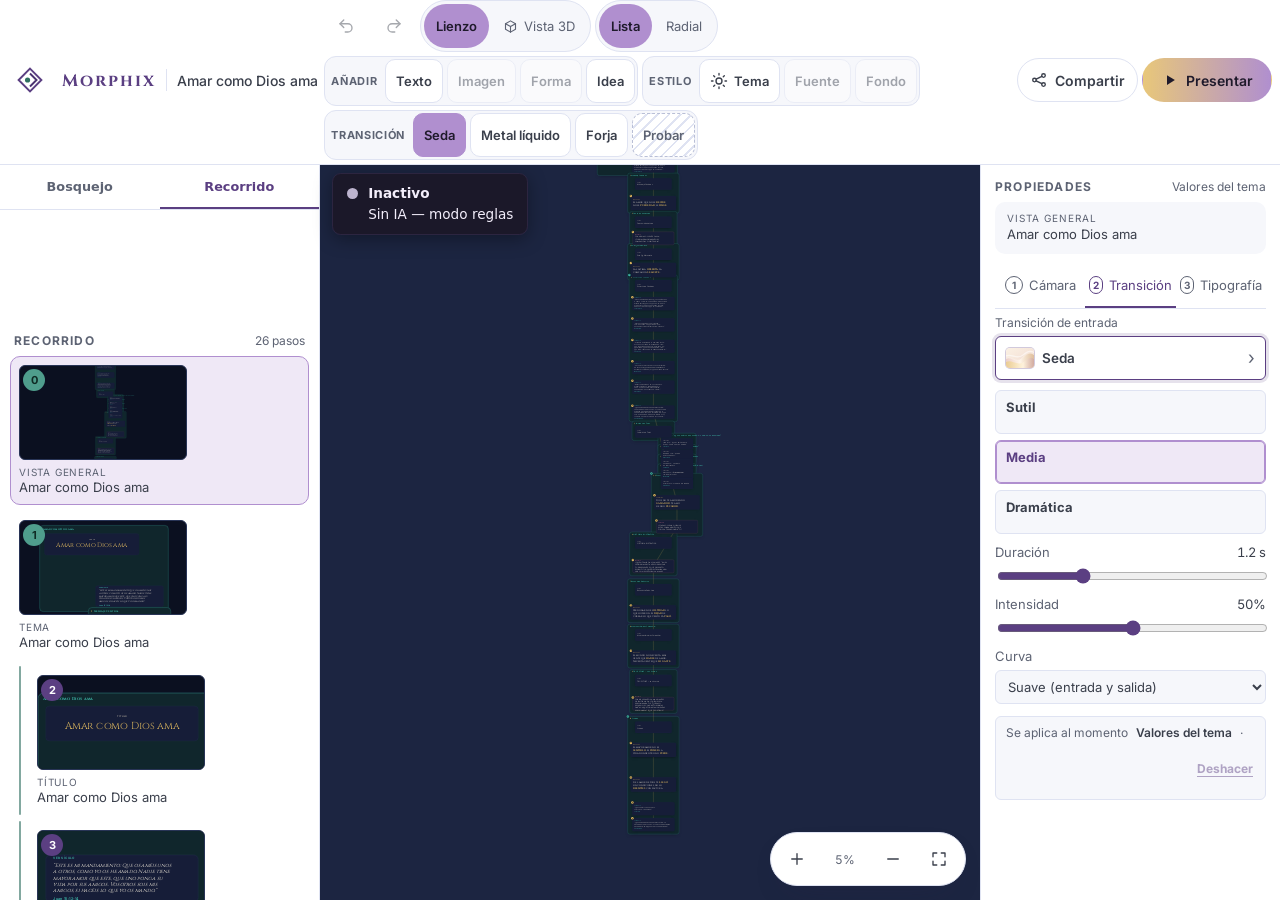
==== commit f9d26744: "deploy: main 3f6429d (F33 selector de transiciones)" ====
--- a/index.html
+++ b/index.html
@@ -4,8 +4,8 @@
     <meta charset="UTF-8" />
     <meta name="viewport" content="width=device-width, initial-scale=1.0, viewport-fit=cover" />
     <title>Morphix Presentation</title>
-    <script type="module" crossorigin src="/assets/index-Dnhh688A.js"></script>
-    <link rel="stylesheet" crossorigin href="/assets/index-zo01IGGN.css">
+    <script type="module" crossorigin src="/assets/index-B5L2-Np2.js"></script>
+    <link rel="stylesheet" crossorigin href="/assets/index-HPXRECVJ.css">
   </head>
   <body>
     <div id="root"></div>
--- a/assets/index-HPXRECVJ.css
+++ b/assets/index-HPXRECVJ.css
@@ -0,0 +1 @@
+:root,[data-theme=noche]{color-scheme:dark;--mx-bg: #0b1020;--mx-surface: #111830;--mx-raised: #18213d;--mx-border: #283456;--mx-text: #f4eddd;--mx-text-muted: #b9b2a2;--mx-accent: #d6b25e;--mx-accent-strong: #e9cb83;--mx-on-accent: #1a1405;--mx-secondary: #3db5a6;--mx-tertiary: #d0708a;--mx-frame-topic: #10262c;--mx-frame-subtopic: #161d38;--mx-grid: #1c2541}[data-theme=marfil]{color-scheme:light;--mx-bg: #f6f0e3;--mx-surface: #fffbf2;--mx-raised: #efe6d2;--mx-border: #d3c5a8;--mx-text: #141a2e;--mx-text-muted: #4e546a;--mx-accent: #7a5a12;--mx-accent-strong: #5e450c;--mx-on-accent: #fffbf2;--mx-secondary: #1e6e66;--mx-tertiary: #7c2d42;--mx-frame-topic: #e2eee9;--mx-frame-subtopic: #fffdf7;--mx-grid: #e4d9c2}@font-face{font-family:Mx Cinzel;src:url(/fonts/Cinzel.ttf) format("truetype");font-display:swap}@font-face{font-family:Mx Cormorant;src:url(/fonts/CormorantGaramond.ttf) format("truetype");font-display:swap}@font-face{font-family:Mx Inter;src:url(/fonts/Inter.ttf) format("truetype");font-display:swap}@font-face{font-family:Mx Playfair;src:url(/fonts/PlayfairDisplay.ttf) format("truetype");font-display:swap}@font-face{font-family:Mx Montserrat;src:url(/fonts/Montserrat.ttf) format("truetype");font-display:swap}@font-face{font-family:Mx Lora;src:url(/fonts/Lora.ttf) format("truetype");font-display:swap}@font-face{font-family:Mx Bebas;src:url(/fonts/BebasNeue-Regular.ttf) format("truetype");font-display:swap}@font-face{font-family:Mx Merriweather;src:url(/fonts/Merriweather.ttf) format("truetype");font-display:swap}:root{--ui-bg: #ffffff;--ui-bg-2: #f6f7fb;--ui-line: #dfe3f2;--ui-active: #b08fcf;--ui-active-soft: #efe8f6;--ui-on-active: #1f1a2b;--ui-primary: #5b3f82;--ui-primary-strong: #4a3270;--ui-on-primary: #ffffff;--ui-text: #3a3f4b;--ui-text-muted: #5d6373;--ui-gold: #d9b56a;--ui-gold-soft: #f7efdc;--ui-on-gold: #2a2110;--ui-success: #4f9d8c;--ui-success-text: #2f6e60;--ui-on-success: #0f2a24;--ui-error: #c4607a;--ui-error-text: #9a3a54;--ui-error-bg: #faedf1;--ui-warning: #c99a5b;--ui-warning-text: #8a5f25;--ui-shadow: 0 12px 32px -18px rgb(43 33 70 / .35);--ui-presentar: linear-gradient(90deg, #e8c77a, #b08fcf);--pr-bg: #0f0d16;--pr-panel: #1c1828;--pr-border: #2c2540;--pr-gold: #e8c77a;--pr-lavender: #b08fcf;--pr-text: #f3eefb;--pr-text-muted: #bdb4cf;--pr-on-gold: #1f1a2b;--doc-bg: var(--mx-bg);--doc-surface: var(--mx-surface);--doc-raised: var(--mx-raised);--doc-border: var(--mx-border);--doc-text: var(--mx-text);--doc-text-muted: var(--mx-text-muted);--doc-accent: var(--mx-accent);--doc-accent-strong: var(--mx-accent-strong);--doc-on-accent: var(--mx-on-accent);--doc-secondary: var(--mx-secondary);--doc-tertiary: var(--mx-tertiary);--mx-radius: 10px;--mx-radius-sm: 6px;--mx-topbar-h: 56px;--mx-sidebar-w: 320px;--mx-props-w: 300px;--mx-host-inset: 0px;--mx-inset-bottom: max(env(safe-area-inset-bottom, 0px), var(--mx-host-inset, 0px));--mx-ui-font: "Mx Inter", system-ui, sans-serif;font-family:var(--mx-ui-font);background:var(--mx-bg);color:var(--mx-text)}*{box-sizing:border-box}html,body,#root{margin:0;height:100%;height:100dvh;overflow:hidden;overscroll-behavior:none}button,input,select{font:inherit;color:inherit}button{cursor:pointer}button:disabled{cursor:not-allowed;opacity:.45}:focus-visible{outline:2px solid var(--mx-accent);outline-offset:2px}.mx-app{display:grid;position:relative;grid-template-columns:var(--mx-sidebar-w) minmax(0,1fr) var(--mx-props-w);grid-template-rows:calc(var(--mx-topbar-h) + env(safe-area-inset-top,0px)) minmax(0,1fr);grid-template-areas:"top top top" "side stage props";height:100%;height:100dvh;min-height:0;padding-bottom:var(--mx-inset-bottom)}.mx-topbar{grid-area:top;position:absolute;top:0;right:0;left:0;z-index:46;display:flex;flex-wrap:wrap;align-items:center;gap:6px;max-width:100%;height:auto;min-height:calc(var(--mx-topbar-h) + env(safe-area-inset-top,0px));padding:env(safe-area-inset-top,0px) max(8px,env(safe-area-inset-right,0px)) 4px max(8px,env(safe-area-inset-left,0px));background:var(--mx-surface);border-bottom:1px solid var(--mx-border)}.mx-brand{display:flex;align-items:center;gap:10px;min-width:0}.mx-wordmark{font-family:Mx Cinzel,serif;font-weight:700;letter-spacing:.12em;color:var(--mx-accent);font-size:17px;flex-shrink:0;white-space:nowrap}.mx-doc-title{margin:0;font-size:14px;font-weight:500;white-space:nowrap;overflow:hidden;text-overflow:ellipsis}.mx-divider{width:1px;height:22px;background:var(--mx-border)}.mx-toolbar,.mx-actions,.mx-group,.mx-file-actions{display:flex;flex-wrap:wrap;align-items:center;gap:4px;max-width:100%}.mx-toolbar{flex:1 1 240px;min-width:min(100%,240px)}.mx-actions{justify-content:flex-end;margin-left:auto}.mx-icon-btn{display:inline-grid;place-items:center;width:44px;height:44px;border-radius:var(--mx-radius-sm);border:1px solid transparent;background:none}.mx-icon-btn:not(:disabled):hover{background:var(--mx-raised);border-color:var(--mx-border)}.mx-btn{display:inline-flex;align-items:center;justify-content:center;gap:7px;height:44px;min-height:44px;padding:0 12px;border-radius:999px;border:1px solid var(--mx-border);background:var(--mx-raised);font-size:14px;font-weight:600}.mx-tool{display:inline-flex;align-items:center;justify-content:center;gap:6px;min-width:44px;min-height:44px;height:44px;padding:0 10px;border-radius:10px;border:1px solid var(--ui-line);background:var(--ui-bg);color:var(--ui-text);font-size:13px;font-weight:600;line-height:1.1}.mx-tool[aria-pressed=true]{background:var(--ui-active);border-color:var(--ui-active);color:var(--ui-on-active)}.mx-group{padding:2px;border:1px solid var(--ui-line);border-radius:12px;background:var(--ui-bg-2)}.mx-group-label{padding:0 4px;font-size:11px;font-weight:700;letter-spacing:.06em;text-transform:uppercase;color:var(--ui-text-muted)}.mx-soon,.mx-menu,.mx-mas{position:relative}.mx-pop{position:fixed;top:calc(var(--mx-bar-bottom, 56px) + 6px);left:max(8px,env(safe-area-inset-left,0px));z-index:47;display:grid;gap:6px;width:min(280px,calc(100vw - max(8px,env(safe-area-inset-left,0px)) - max(8px,env(safe-area-inset-right,0px)) - 8px));max-height:calc(100dvh - var(--mx-bar-bottom, 56px) - var(--mx-inset-bottom, 0px) - 12px);overflow:auto;overscroll-behavior:contain;padding:8px;border-radius:12px;background:var(--ui-bg);border:1px solid var(--ui-line);box-shadow:var(--ui-shadow)}.mx-file-actions{display:grid;width:100%}.mx-file-actions .mx-tool,.mx-mas-panel .mx-tool{width:100%;justify-content:flex-start}.mx-menu-error{margin:0;color:var(--ui-error-text);font-size:13px}.mx-dialog-back{position:fixed;z-index:70;inset:0;bottom:var(--mx-inset-bottom, 0px);display:grid;place-items:center;padding:max(12px,env(safe-area-inset-top,0px)) max(12px,env(safe-area-inset-right,0px)) 12px max(12px,env(safe-area-inset-left,0px));background:#1f1a2b52}.mx-dialog{width:min(420px,100%);max-height:100%;overflow:auto;padding:16px;border-radius:12px;background:var(--ui-bg);color:var(--ui-text);border:1px solid var(--ui-line);box-shadow:var(--ui-shadow)}.mx-dialog h2{margin:0 0 8px;font-size:16px}.mx-dialog p,.mx-dialog li{font-size:14px;line-height:1.4}.mx-contextbar{position:fixed;z-index:32;display:flex;flex-wrap:wrap;gap:4px;width:max-content;max-width:calc(100vw - env(safe-area-inset-left,0px) - env(safe-area-inset-right,0px) - 16px);padding:6px;border-radius:12px;background:var(--ui-bg);color:var(--ui-text);border:1px solid var(--ui-line);box-shadow:var(--ui-shadow)}.mx-btn-ghost{background:none}.mx-btn-primary{background:var(--mx-accent);border-color:var(--mx-accent);color:var(--mx-on-accent);padding:0 18px}.mx-btn-primary:hover{background:var(--mx-accent-strong)}.mx-seg{display:inline-flex;padding:3px;gap:2px;border-radius:999px;background:var(--mx-raised);border:1px solid var(--mx-border)}.mx-seg button{display:inline-flex;align-items:center;gap:6px;border:0;background:none;padding:5px 12px;border-radius:999px;font-size:13px;color:var(--mx-text-muted)}.mx-seg button[aria-checked=true]{background:var(--mx-surface);color:var(--mx-text);box-shadow:inset 0 0 0 1px var(--mx-accent)}.mx-seg-full{display:flex}.mx-seg-full button{flex:1;justify-content:center}.mx-panel-header{display:flex;align-items:baseline;justify-content:space-between;padding:14px 14px 8px}.mx-panel-header h2{margin:0;font-size:12px;text-transform:uppercase;letter-spacing:.1em;color:var(--mx-text-muted)}.mx-count{font-size:12px;color:var(--mx-text-muted)}.mx-sidebar{grid-area:side;overflow-y:auto;background:var(--mx-surface);border-right:1px solid var(--mx-border)}.mx-steps{list-style:none;margin:0;padding:0 10px 16px;display:grid;gap:6px}.mx-step button{position:relative;display:grid;grid-template-columns:168px;gap:6px;width:100%;padding:8px;border-radius:var(--mx-radius);border:1px solid transparent;background:none;text-align:left}.mx-step button:hover{background:var(--mx-raised)}.mx-step button.is-active{border-color:var(--mx-accent);background:var(--mx-raised)}.mx-indent-1{padding-left:18px;position:relative}.mx-indent-1:before{content:"";position:absolute;left:9px;top:0;bottom:0;width:2px;border-radius:2px;background:var(--mx-secondary);opacity:.6}.mx-step-num{position:absolute;top:12px;left:12px;z-index:1;min-width:22px;height:22px;padding:0 6px;display:grid;place-items:center;border-radius:999px;font-size:11px;font-weight:700;background:var(--mx-accent);color:var(--mx-on-accent)}.mx-step-topic .mx-step-num,.mx-step-overview .mx-step-num{background:var(--mx-secondary);color:var(--mx-on-accent)}.mx-thumb{position:relative;overflow:hidden;border-radius:var(--mx-radius-sm);background:var(--mx-bg);border:1px solid var(--mx-border);pointer-events:none}.mx-step-text{display:grid;gap:1px;min-width:0}.mx-step-text small{font-size:10px;text-transform:uppercase;letter-spacing:.08em;color:var(--mx-text-muted)}.mx-step-text span{font-size:13px;line-height:1.3;display:-webkit-box;-webkit-line-clamp:2;-webkit-box-orient:vertical;overflow:hidden}.mx-stage{grid-area:stage;position:relative;min-width:0;min-height:0}.mx-editor-canvas,.mx-viewport{position:absolute;inset:0}.mx-viewport{overflow:hidden;touch-action:none;cursor:grab;background-color:var(--mx-bg);background-image:radial-gradient(circle,var(--mx-grid) 1.2px,transparent 1.4px)}.mx-viewport:active{cursor:grabbing}.mx-world{position:absolute;left:0;top:0;width:0;height:0;transform-origin:0 0}.mx-frame{position:absolute;border-radius:28px}.mx-topic{background:var(--mx-frame-topic);border:3px solid var(--mx-secondary);border-radius:48px;cursor:zoom-in;box-shadow:0 30px 80px -40px #0000008c}.mx-topic-title{position:absolute;left:40px;top:22px;display:flex;gap:14px;align-items:baseline;font-family:Mx Cinzel,serif;font-size:34px;font-weight:700;letter-spacing:.04em;color:var(--mx-secondary);white-space:nowrap}.mx-topic-title b{color:var(--mx-accent)}.mx-subtopic{display:flex;flex-direction:column;justify-content:center;gap:14px;padding:28px 44px;background:var(--mx-frame-subtopic);border:2px solid var(--mx-border);cursor:zoom-in;box-shadow:0 18px 50px -30px #0009}.mx-frame.is-selected{box-shadow:0 0 0 6px var(--mx-accent),0 30px 80px -40px #0009}.mx-frame-kind{font-family:var(--mx-ui-font);font-size:18px;font-weight:600;text-transform:uppercase;letter-spacing:.16em;color:var(--mx-text-muted)}.mx-kind-punchline .mx-frame-kind{color:var(--mx-accent)}.mx-kind-question .mx-frame-kind{color:var(--mx-tertiary)}.mx-kind-question{border-color:var(--mx-tertiary)}.mx-kind-cita .mx-frame-kind,.mx-kind-estudio .mx-frame-kind{color:var(--mx-secondary)}.mx-frame-text{margin:0;line-height:1.22;color:var(--mx-text);text-wrap:balance}.mx-kind-title{align-items:center;text-align:center}.mx-kind-title .mx-frame-text{color:var(--mx-accent)}.mx-kind-cita .mx-frame-text{font-style:italic}.mx-kind-estudio{align-items:center;text-align:center}.mx-keyword{background:none;color:var(--mx-accent);font-weight:700}.mx-frame-ref{font-size:22px;font-weight:600;color:var(--mx-secondary);letter-spacing:.04em}.mx-path{position:absolute;overflow:visible;pointer-events:none}.mx-path polyline{fill:none;stroke:var(--mx-accent);stroke-width:6;stroke-dasharray:2 18;stroke-linecap:round;opacity:.7}.mx-path-badge{position:absolute;transform:translate(-40%,-40%);min-width:52px;height:52px;padding:0 12px;display:grid;place-items:center;border-radius:999px;font-size:24px;font-weight:700;pointer-events:none;background:var(--mx-accent);color:var(--mx-on-accent);box-shadow:0 0 0 5px var(--mx-bg)}.mx-path-badge-topic{background:var(--mx-secondary)}.mx-world-thumb .mx-frame{box-shadow:none}.mx-zoom-controls{position:absolute;right:14px;bottom:14px;display:flex;align-items:center;gap:2px;padding:4px;border-radius:999px;background:var(--mx-surface);border:1px solid var(--mx-border);box-shadow:0 8px 24px -12px #00000080}.mx-zoom-controls button{display:grid;place-items:center;width:44px;height:44px;border:0;border-radius:999px;background:none}.mx-zoom-controls button:hover{background:var(--mx-raised)}.mx-zoom-controls output{min-width:48px;text-align:center;font-size:12px;color:var(--mx-text-muted);font-variant-numeric:tabular-nums}.stage,.canvas-wrap{position:relative;height:100%;min-height:0}.mx-props{grid-area:props;min-height:0;min-width:0;overflow-x:hidden;overflow-y:auto;overscroll-behavior:contain;touch-action:pan-y;background:var(--mx-surface);border-left:1px solid var(--mx-border);padding-bottom:20px}.mx-props-context{margin:0 14px 10px;padding:10px 12px;border-radius:var(--mx-radius);background:var(--mx-raised);display:grid;gap:2px}.mx-props-context small{font-size:10px;text-transform:uppercase;letter-spacing:.1em;color:var(--mx-text-muted)}.mx-props-context span{font-size:13px;line-height:1.35}.mx-tabs{display:grid;grid-template-columns:repeat(3,1fr);margin:0 14px;border-bottom:1px solid var(--mx-border)}.mx-tabs button{display:inline-flex;justify-content:center;align-items:center;gap:6px;padding:9px 4px;border:0;background:none;font-size:13px;color:var(--mx-text-muted);border-bottom:2px solid transparent}.mx-tabs button[aria-selected=true]{color:var(--mx-text);border-bottom-color:var(--mx-accent)}.mx-tab-num{display:inline-grid;place-items:center;width:18px;height:18px;border-radius:999px;font-size:10px;font-weight:700;border:1px solid currentColor}.mx-section{padding:6px 14px;display:grid;gap:10px}.mx-section h3{margin:10px 0 0;font-size:11px;text-transform:uppercase;letter-spacing:.1em;color:var(--mx-text-muted)}.mx-grid-2{display:grid;grid-template-columns:1fr 1fr;gap:6px}.mx-stack{display:grid;gap:6px}.mx-chip,.mx-card,.mx-font{border-radius:var(--mx-radius-sm);border:1px solid var(--mx-border);background:var(--mx-raised);padding:8px 10px;text-align:left;font-size:13px}.mx-card{display:grid;gap:3px}.mx-card span{font-size:12px;color:var(--mx-text-muted);line-height:1.35}.mx-font{display:flex;justify-content:space-between;align-items:baseline;gap:8px}.mx-font span{font-size:17px}.mx-font small{font-size:11px;color:var(--mx-text-muted);white-space:nowrap}.mx-chip[aria-checked=true],.mx-card[aria-checked=true],.mx-font[aria-checked=true]{border-color:var(--mx-accent);box-shadow:inset 0 0 0 1px var(--mx-accent)}.mx-card[aria-checked=true] b{color:var(--mx-accent)}.mx-field{display:grid;gap:6px;font-size:13px}.mx-field>span{display:flex;justify-content:space-between;color:var(--mx-text-muted)}.mx-field output{color:var(--mx-text);font-variant-numeric:tabular-nums}.mx-field input[type=range]{accent-color:var(--mx-accent);width:100%}.mx-field input[type=checkbox]{accent-color:var(--mx-accent);width:16px;height:16px}.mx-field select{padding:7px 8px;border-radius:var(--mx-radius-sm);border:1px solid var(--mx-border);background:var(--mx-raised)}.mx-note{margin:4px 0 0;font-size:12px;line-height:1.45;color:var(--mx-text-muted)}.mx-engine-gap{display:block;margin-top:2px;font-size:12px;line-height:1.35;color:var(--mx-tertiary)}.mx-apply{display:flex;flex-wrap:wrap;align-items:center;gap:6px 8px;margin:2px 0 0;padding:8px 10px;border-radius:var(--mx-radius-sm);border:1px solid var(--mx-border);background:var(--mx-bg);font-size:12px;line-height:1.35;color:var(--mx-text-muted)}.mx-apply-scope{color:var(--mx-text);font-weight:600}.mx-apply button{margin-left:auto;padding:4px 2px;border:0;background:none;color:var(--mx-accent);font-size:12px;font-weight:700;text-decoration:underline;text-underline-offset:3px}.mx-try:disabled{opacity:1;cursor:not-allowed;color:var(--mx-text-muted);background:repeating-linear-gradient(-45deg,var(--mx-bg),var(--mx-bg) 6px,var(--mx-raised) 6px,var(--mx-raised) 12px);border-style:dashed;box-shadow:none}.mx-try:disabled b{color:var(--mx-text-muted)}.mx-try-hint{margin:0;padding:8px 10px;border-radius:var(--mx-radius-sm);border:1px solid var(--mx-tertiary);background:color-mix(in srgb,var(--mx-tertiary) 14%,var(--mx-bg));color:var(--mx-text);font-size:13px;line-height:1.4}.mx-outline-panel[hidden],.mx-props[hidden]{display:none!important;visibility:hidden!important}.mx-outline-panel{grid-area:side;display:flex;flex-direction:column;min-height:0;min-width:0;overflow:hidden;background:var(--mx-surface);border-right:1px solid var(--mx-border)}.mx-outline-tabs{display:grid;grid-template-columns:1fr 1fr;gap:0;border-bottom:1px solid var(--mx-border);flex:0 0 auto}.mx-outline-tabs button{appearance:none;border:0;background:transparent;color:var(--mx-text-muted);font:600 .8rem/1.2 system-ui,sans-serif;padding:.7rem .5rem;cursor:pointer}.mx-outline-tabs button.is-active{color:var(--mx-text);box-shadow:inset 0 -2px 0 var(--mx-accent)}.mx-outline-bosquejo,.mx-outline-recorrido{display:flex;flex-direction:column;min-height:0;flex:1;overflow:hidden}.mx-outline-recorrido .mx-sidebar-embedded{border-right:0;flex:1 1 auto;min-height:0;height:auto;overflow-x:hidden;overflow-y:auto;overscroll-behavior:contain;touch-action:pan-y}.mx-outline-input{flex:0 0 auto;height:9.5rem;margin:0 .75rem;resize:vertical;min-height:6rem;max-height:40vh;border:1px solid var(--mx-border);border-radius:.4rem;background:var(--mx-bg);color:var(--mx-text);font:.78rem/1.35 ui-monospace,SFMono-Regular,Menlo,Consolas,monospace;padding:.55rem .65rem}.mx-outline-input:focus{outline:2px solid var(--mx-accent);outline-offset:1px}.mx-import-pdf{position:relative;height:28px;margin:0;padding:0 10px;font-size:12px;cursor:pointer;overflow:hidden;flex:0 0 auto}.mx-outline-bosquejo .mx-panel-header{align-items:center}.mx-import-pdf input{position:absolute;inset:0;margin:0;opacity:0;cursor:pointer;font-size:16px}.mx-outline-error{margin:.5rem .75rem 0;padding:.45rem .6rem;border-radius:.35rem;border:1px solid var(--ui-error);background:var(--ui-error-bg);color:var(--ui-error-text);font:.78rem/1.35 system-ui,sans-serif}.mx-outline-nodes{list-style:none;margin:.6rem 0 0;padding:0 0 1rem;overflow-x:hidden;overflow-y:auto;overscroll-behavior:contain;touch-action:pan-y;flex:1;min-height:0}.mx-outline-node{display:grid;gap:.15rem;width:100%;text-align:left;border:0;border-bottom:1px solid var(--mx-border);background:transparent;color:var(--mx-text);padding:.55rem .75rem;cursor:pointer;font:inherit}.mx-outline-node:hover:not(:disabled){background:color-mix(in srgb,var(--mx-accent) 10%,transparent)}.mx-outline-node:disabled{opacity:.55;cursor:default}.mx-outline-node-meta small{color:var(--mx-text-muted);font-size:.7rem;letter-spacing:.02em}.mx-outline-node-text{display:-webkit-box;-webkit-line-clamp:3;-webkit-box-orient:vertical;overflow:hidden;font-size:.8rem;line-height:1.35}.mx-sr-only{position:absolute;width:1px;height:1px;padding:0;margin:-1px;overflow:hidden;clip:rect(0,0,0,0);white-space:nowrap;border:0}.mx-present{position:fixed;inset:0;bottom:var(--mx-inset-bottom, 0px);z-index:50;overflow:visible;outline:none;cursor:none;touch-action:none;background:radial-gradient(ellipse at 50% 40%,var(--mx-frame-subtopic),var(--mx-bg) 70%)}.mx-present-roll{position:absolute;inset:0;transform-origin:50% 50%;contain:paint}.mx-present .mx-frame{cursor:none}.mx-present .mx-frame-text{width:100%;min-width:0;max-width:100%;overflow:visible;overflow-wrap:break-word;white-space:normal;box-sizing:border-box}.mx-present .mx-topic-title{right:auto;max-width:calc(100% - 80px);white-space:normal;line-height:1.15}.mx-present .mx-present-caption{z-index:3;top:6vh;left:10vw;right:10vw;width:auto;margin:0;display:block;text-align:center;white-space:normal;font-size:40px;line-height:1.2;pointer-events:none;background:none;border:0;box-shadow:none}.mx-present .mx-frame.is-selected{box-shadow:none}.mx-present-clock{position:absolute;top:0;left:0;width:1px;height:1px;pointer-events:none;z-index:4}.mx-fade-layer{position:absolute;inset:0;pointer-events:none;overflow:visible;z-index:1;contain:paint}.mx-frame.is-fading{box-shadow:none}.mx-present-chrome{position:absolute;z-index:6;top:max(12px,env(safe-area-inset-top,0px));right:max(12px,env(safe-area-inset-right,0px));display:flex;gap:8px;pointer-events:none}.mx-present-chrome[hidden]{display:none!important}.mx-present-chrome button{pointer-events:auto;touch-action:manipulation;min-width:44px;min-height:44px;padding:0 16px;border-radius:999px;border:1px solid color-mix(in srgb,var(--mx-text) 35%,transparent);background:color-mix(in srgb,var(--mx-bg) 88%,#000);color:var(--mx-text);font:600 15px/1 var(--mx-ui-font);cursor:pointer}.mx-blank{position:absolute;inset:0}.mx-blank-black{background:#000}.mx-blank-white{background:#fff}.mx-goto-indicator{position:absolute;bottom:2.5rem;left:50%;transform:translate(-50%);z-index:2;padding:.55rem 1.1rem;border-radius:.5rem;font:600 1.25rem/1.2 system-ui,sans-serif;letter-spacing:.04em;color:#fff;background:#000000b8;pointer-events:none;user-select:none}.mx-presenter-chrome{position:fixed;top:calc(var(--mx-bar-bottom, 4.5rem) + 8px);left:calc(var(--mx-sidebar-w) + 12px);right:auto;z-index:20;display:flex;flex-direction:column;gap:.5rem;max-width:min(16rem,42vw);pointer-events:none}.mx-presenter-chrome .mx-verse-search{pointer-events:auto}.mx-assistant-indicator{display:flex;gap:.65rem;align-items:flex-start;padding:.65rem .85rem;border-radius:.55rem;background:#0c0e14e0;color:#f2f4f8;font:500 .85rem/1.35 system-ui,sans-serif;box-shadow:0 4px 18px #00000059;pointer-events:none}.mx-assistant-dot{width:.7rem;height:.7rem;margin-top:.2rem;border-radius:50%;flex-shrink:0;background:#6b7280}.mx-assistant-dot[data-phase=listening],.mx-assistant-dot[data-phase=following]{background:#22c55e;box-shadow:0 0 0 3px #22c55e40}.mx-assistant-dot[data-phase=holding]{background:#f59e0b}.mx-assistant-dot[data-phase=improvising],.mx-assistant-dot[data-phase=returning]{background:#a855f7}.mx-assistant-meta{display:flex;flex-direction:column;gap:.15rem}.mx-assistant-meta strong{font-weight:650}.mx-assistant-reason{opacity:.75;font-size:.78rem}.mx-verse-search{display:flex;flex-wrap:wrap;gap:.4rem;align-items:center;padding:.55rem .7rem;border-radius:.55rem;background:#0c0e14eb;color:#f2f4f8;font:500 .85rem/1.2 system-ui,sans-serif;box-shadow:0 4px 18px #00000059}.mx-verse-search input{flex:1 1 8rem;min-width:0;padding:.35rem .5rem;border:1px solid rgba(255,255,255,.2);border-radius:.35rem;background:#ffffff14;color:inherit}.mx-verse-search button{padding:.35rem .7rem;border:0;border-radius:.35rem;background:#6366f1;color:#fff;font-weight:600;cursor:pointer}.mx-detour-verse{position:absolute;z-index:2;box-sizing:border-box;display:flex;flex-direction:column;justify-content:center;align-items:center;gap:28px;padding:48px;text-align:center;color:#f8fafc;background:#080a10eb;border:3px solid var(--mx-accent, #d4a853);border-radius:28px;pointer-events:none}.mx-detour-ref{margin:0;font:700 42px/1.2 Mx Cinzel,serif;letter-spacing:.02em}.mx-detour-text{margin:0;max-width:860px;font:500 36px/1.45 Georgia,Times New Roman,serif}.mx-verse-echo{margin:0;padding:.4rem .7rem;border-radius:.45rem;background:#0c0e14e0;color:#e2e8f0;font:500 .85rem/1.3 ui-monospace,monospace;pointer-events:none}.mx-drawer-toggles{display:flex;gap:6px}.mx-drawer-toggle{position:relative}.mx-toggle-icon{display:none;width:18px;height:18px}.mx-toggle-icon svg{display:block}.mx-veil{position:fixed;z-index:35;top:var(--mx-bar-bottom, 56px);right:0;bottom:var(--mx-inset-bottom, 0px);left:0;margin:0;padding:0;border:0;background:#00000073}.mx-mas{position:relative}.mx-mas-panel{position:fixed;top:calc(var(--mx-bar-bottom, 56px) + 6px);right:max(8px,env(safe-area-inset-right,0px));left:auto;z-index:47;display:grid;gap:8px;width:min(300px,calc(100vw - max(8px,env(safe-area-inset-left,0px)) - max(8px,env(safe-area-inset-right,0px)) - 8px));max-height:calc(100dvh - var(--mx-bar-bottom, 56px) - var(--mx-inset-bottom, 0px) - 12px);overflow-x:hidden;overflow-y:auto;overscroll-behavior:contain;touch-action:pan-y;padding:10px;border-radius:12px;background:var(--mx-surface);border:1px solid var(--mx-border);box-shadow:0 16px 40px -20px #0000008c}.mx-mas-panel .mx-seg,.mx-mas-panel .mx-group,.mx-mas-panel .mx-file-actions{min-width:0;max-width:100%}.mx-mas-panel .mx-tool{height:auto;white-space:normal;text-align:left}@media(min-width:1280px){.mx-app{--mx-sidebar-w: 320px;--mx-props-w: 300px}}@media(min-width:1024px){.mx-outline-panel,.mx-props,.mx-sidebar{padding-top:max(0px,calc(var(--mx-bar-bottom, 56px) - var(--mx-topbar-h)))}}@media(min-width:1024px)and (max-width:1279px){.mx-app{--mx-sidebar-w: 220px;--mx-props-w: 260px}.mx-app[data-outline=closed]{--mx-sidebar-w: 0px}.mx-app[data-props=closed]{--mx-props-w: 0px}.mx-app[data-outline=closed]~.mx-presenter-chrome{left:max(12px,env(safe-area-inset-left,0px))}.mx-tabs{margin:0 8px}.mx-tabs button{gap:3px;padding-left:0;padding-right:0;font-size:12px}.mx-tab-num{flex-shrink:0;width:16px;height:16px}}@media(max-width:1023px),(max-height:499px)and (pointer:coarse){.mx-app{grid-template-columns:minmax(0,1fr);grid-template-rows:calc(var(--mx-topbar-h) + env(safe-area-inset-top,0px)) minmax(0,1fr);grid-template-areas:"top" "stage"}.mx-outline-panel,.mx-props{position:fixed;z-index:40;top:var(--mx-bar-bottom, 56px);bottom:var(--mx-inset-bottom, 0px);width:min(480px,calc(100vw - 48px));max-width:92vw}.mx-outline-panel{left:env(safe-area-inset-left,0px);right:auto}.mx-props{right:env(safe-area-inset-right,0px);left:auto}.mx-presenter-chrome{left:max(12px,env(safe-area-inset-left,0px))}.mx-app[data-outline=open]~.mx-presenter-chrome,.mx-app[data-props=open]~.mx-presenter-chrome{visibility:hidden}}@media(max-width:1279px),(max-height:499px)and (pointer:coarse){.mx-app{grid-template-rows:calc(var(--mx-topbar-h) + env(safe-area-inset-top,0px)) minmax(0,1fr)}.mx-topbar{display:flex;flex-wrap:wrap;align-items:center;column-gap:6px;row-gap:4px;position:absolute;top:0;right:0;left:0;z-index:46;min-width:0;max-width:100%;height:auto;min-height:calc(var(--mx-topbar-h) + env(safe-area-inset-top,0px))}.mx-brand{flex:1 0 auto;min-width:max-content}.mx-toolbar,.mx-actions,.mx-drawer-toggles{flex:0 0 auto}.mx-actions{margin-left:auto}.mx-doc-title,.mx-brand>.mx-divider{display:none}.mx-tabs{grid-template-columns:repeat(3,minmax(0,1fr))}}@media(max-width:699px),(max-height:499px)and (pointer:coarse){.mx-toggle-label{position:static;width:auto;height:auto;padding:0;margin:0;overflow:visible;clip:auto;white-space:nowrap;border:0;font-size:11px;font-weight:600;line-height:1.1;letter-spacing:0}.mx-wordmark{font-size:15px;letter-spacing:.06em}.mx-drawer-toggle{width:auto;min-width:44px;height:auto;padding:4px 8px;flex-direction:column;gap:1px;justify-content:center}.mx-toggle-icon{display:block}.mx-btn{padding-left:10px;padding-right:10px}.mx-brand{flex:0 0 auto;gap:6px}.mx-toolbar{flex:0 1 auto;min-width:0}.mx-topbar{column-gap:4px}}@media(max-height:499px)and (pointer:coarse){.mx-topbar{flex-wrap:nowrap;column-gap:4px}.mx-brand{flex:0 1 auto;gap:4px;min-width:0}.mx-wordmark{font-size:13px;letter-spacing:.02em}.mx-toolbar{min-width:0}.mx-drawer-toggle{padding:2px 6px}.mx-topbar .mx-btn,.mx-topbar .mx-tool{padding-left:8px;padding-right:8px}.mx-thumb{display:none}.mx-step button{padding:6px 10px 6px 40px;gap:2px}.mx-panel-header{padding:6px 10px 4px}.mx-outline-input{height:4.5rem;min-height:3.2rem;max-height:5rem}}.mx-app button,.mx-app [role=tab],.mx-app [role=radio],.mx-contextbar button,.mx-pop button,.mx-dialog button{min-width:44px;min-height:44px;touch-action:manipulation}@media(pointer:coarse){button,[role=tab],[role=radio]{min-width:44px;min-height:44px;touch-action:manipulation}}html[data-pointer=coarse] button,html[data-pointer=coarse] [role=tab],html[data-pointer=coarse] [role=radio]{min-width:44px;min-height:44px;touch-action:manipulation}.mx-app~.mx-present~.mx-presenter-chrome{visibility:visible;top:1rem;right:1rem;left:auto;z-index:60;max-width:min(22rem,90vw)}@media(prefers-reduced-motion:reduce){.mx-outline-panel,.mx-props,.mx-veil,.mx-mas-panel{transition:none;animation:none}}.mx-topbar,.mx-sidebar,.mx-outline-panel,.mx-props,.mx-mas-panel,.mx-zoom-controls{color-scheme:light;--mx-bg: var(--ui-bg-2);--mx-surface: var(--ui-bg);--mx-raised: var(--ui-bg-2);--mx-border: var(--ui-line);--mx-text: var(--ui-text);--mx-text-muted: var(--ui-text-muted);--mx-accent: var(--ui-primary);--mx-accent-strong: var(--ui-primary-strong);--mx-on-accent: var(--ui-on-primary);--mx-secondary: var(--ui-success-text);--mx-tertiary: var(--ui-error-text);color:var(--ui-text)}.mx-thumb{--mx-bg: var(--doc-bg);--mx-surface: var(--doc-surface);--mx-raised: var(--doc-raised);--mx-border: var(--doc-border);--mx-text: var(--doc-text);--mx-text-muted: var(--doc-text-muted);--mx-accent: var(--doc-accent);--mx-accent-strong: var(--doc-accent-strong);--mx-on-accent: var(--doc-on-accent);--mx-secondary: var(--doc-secondary);--mx-tertiary: var(--doc-tertiary);color:var(--doc-text)}.mx-wordmark{color:var(--ui-primary)}.mx-zoom-controls,.mx-mas-panel{box-shadow:var(--ui-shadow)}.mx-veil{background:#1f1a2b52}.mx-seg button[aria-checked=true]{background:var(--ui-active);color:var(--ui-on-active);box-shadow:none;font-weight:600}.mx-tabs button[aria-selected=true],.mx-outline-tabs button.is-active{color:var(--ui-primary)}.mx-step button:hover{background:var(--ui-bg-2)}.mx-step button.is-active{border-color:var(--ui-active);background:var(--ui-active-soft)}.mx-step-topic .mx-step-num,.mx-step-overview .mx-step-num{background:var(--ui-success);color:var(--ui-on-success)}.mx-chip[aria-checked=true],.mx-card[aria-checked=true],.mx-font[aria-checked=true]{background:var(--ui-active-soft);border-color:var(--ui-active);box-shadow:inset 0 0 0 1px var(--ui-active)}.mx-card[aria-checked=true] b{color:var(--ui-primary)}.mx-outline-node:hover:not(:disabled){background:var(--ui-active-soft)}.mx-engine-gap{color:var(--ui-warning-text)}.mx-topbar .mx-btn-primary{background:var(--ui-presentar);border-color:transparent;color:var(--ui-on-active)}.mx-topbar .mx-btn-primary:hover{background:var(--ui-presentar);filter:brightness(1.05) saturate(1.1)}.mx-try:not(:disabled){background:var(--ui-gold-soft);border-color:var(--ui-gold);box-shadow:inset 0 0 0 1px var(--ui-gold)}.mx-try:not(:disabled) b{color:var(--ui-on-gold)}.mx-try:not(:disabled):hover{background:var(--ui-gold)}.mx-try:not(:disabled):hover span{color:var(--ui-on-gold)}.mx-try-hint{border:1px solid var(--ui-active);background:var(--ui-active-soft);color:var(--ui-text)}.mx-present-chrome button{border:1px solid var(--pr-border);background:color-mix(in srgb,var(--pr-panel) 92%,transparent);color:var(--pr-text)}.mx-present-chrome button:hover{border-color:var(--pr-lavender)}.mx-present-chrome button:focus-visible,.mx-verse-search :focus-visible{outline-color:var(--pr-gold)}.mx-goto-indicator,.mx-assistant-indicator,.mx-verse-search,.mx-verse-echo{background:color-mix(in srgb,var(--pr-panel) 94%,transparent);border:1px solid var(--pr-border);color:var(--pr-text)}.mx-goto-indicator{color:var(--pr-gold)}.mx-assistant-reason{opacity:1;color:var(--pr-text-muted)}.mx-assistant-dot{background:var(--pr-text-muted)}.mx-assistant-dot[data-phase=listening],.mx-assistant-dot[data-phase=following]{background:var(--ui-success);box-shadow:0 0 0 3px color-mix(in srgb,var(--ui-success) 30%,transparent)}.mx-assistant-dot[data-phase=holding]{background:var(--ui-warning)}.mx-assistant-dot[data-phase=improvising],.mx-assistant-dot[data-phase=returning]{background:var(--pr-lavender)}.mx-verse-search input{border:1px solid var(--pr-border);background:var(--pr-bg)}.mx-verse-search button{background:var(--pr-gold);color:var(--pr-on-gold)}.mx-try:disabled{background:repeating-linear-gradient(-45deg,var(--ui-bg),var(--ui-bg) 6px,var(--ui-line) 6px,var(--ui-line) 8px);border-color:#b9bfd6}.mx-entry-block{display:grid;gap:6px}.mx-entry-label{font-size:12px;color:var(--mx-text-muted)}.mx-entry{display:flex;align-items:center;gap:8px;width:100%;min-height:44px;padding:6px 10px;border-radius:var(--mx-radius-sm);border:1px solid var(--mx-accent);background:var(--mx-surface);box-shadow:0 0 0 3px color-mix(in srgb,var(--mx-accent) 15%,transparent);text-align:left}.mx-entry-name{flex:1;min-width:0;font-size:13.5px;font-weight:600}.mx-entry>span[aria-hidden=true]{color:var(--mx-text-muted);font-size:18px}.mx-tthumb{position:relative;display:block;width:100%;aspect-ratio:10 / 7;border-radius:12px;overflow:hidden;background:var(--mx-raised);box-shadow:0 0 0 1px color-mix(in srgb,var(--mx-accent) 28%,transparent)}.mx-tthumb-mini{width:28px;height:20px;flex:0 0 auto;aspect-ratio:auto;border-radius:4px}.mx-tthumb-art{position:absolute;inset:0;transform-origin:center}.mx-tthumb-art svg{display:block;width:100%;height:100%}.mx-picker-scrim{position:fixed;inset:0;z-index:44;background:color-mix(in srgb,var(--mx-text) 42%,transparent)}.mx-picker[data-previewing=true],.mx-picker-scrim[data-previewing=true]{visibility:hidden}.mx-picker{color:var(--mx-text);background:var(--mx-surface)}.mx-picker-sheet{position:fixed;z-index:45;right:0;bottom:0;left:0;display:flex;flex-direction:column;max-height:calc(var(--mx-vv-height, 100dvh) - var(--mx-bar-bottom, 56px) - 8px);border-radius:24px 24px 0 0;box-shadow:0 -10px 40px color-mix(in srgb,var(--mx-text) 25%,transparent);padding-right:env(safe-area-inset-right,0px);padding-left:env(safe-area-inset-left,0px)}.mx-picker-dock{position:absolute;z-index:45;right:20px;bottom:20px;left:20px;border:1px solid var(--mx-border);border-radius:16px;box-shadow:0 14px 40px color-mix(in srgb,var(--mx-text) 16%,transparent);padding:16px 0 14px}.mx-grab{width:40px;height:5px;margin:10px auto 6px;border-radius:3px;background:var(--mx-border)}.mx-picker-head{flex:0 0 auto}.mx-picker-head-row{display:flex;align-items:flex-start;justify-content:space-between;gap:12px;padding:4px 20px 0}.mx-picker-titles{min-width:0}.mx-picker-titles h2{margin:0;font-size:20px;font-weight:700;letter-spacing:-.01em}.mx-picker-dock .mx-picker-titles h2{font-size:16px}.mx-picker-sub{margin:3px 0 0;overflow:hidden;font-size:12.5px;color:var(--mx-text-muted);text-overflow:ellipsis;white-space:nowrap}.mx-picker-sub b{color:var(--mx-text);font-weight:600}.mx-picker-head-actions{display:flex;flex:0 0 auto;gap:8px;align-items:center}.mx-icon-round{display:inline-grid;place-items:center;width:36px;height:36px;min-width:36px;min-height:36px;padding:0;border:1px solid var(--mx-border);border-radius:999px;background:var(--mx-surface);color:var(--mx-text)}.mx-picker-icon{width:18px;height:18px;fill:none;stroke:currentColor;stroke-width:1.8;stroke-linecap:round;stroke-linejoin:round}.mx-picker-search{display:flex;gap:8px;align-items:center;height:34px;padding:0 12px;border:1px solid var(--mx-border);border-radius:999px;background:var(--mx-bg);color:var(--mx-text-muted)}.mx-picker-dock .mx-picker-search{width:190px}.mx-picker-search-sheet{margin:10px 20px 0}.mx-picker-search input{width:100%;min-width:0;padding:0;border:0;outline:none;background:transparent;color:var(--mx-text);font-size:13px}.mx-picker-search input::placeholder{color:var(--mx-text-muted)}.mx-picker-body{min-height:0;overflow:auto;touch-action:pan-y}.mx-picker-chips{display:flex;flex-wrap:wrap;gap:8px;align-items:center;padding:14px 20px 4px}.mx-picker button.mx-filter{height:32px;min-width:0;min-height:32px;padding:0 14px;border:1px solid var(--mx-border);border-radius:999px;background:var(--mx-surface);color:var(--mx-text-muted);font-size:13.5px;font-weight:500;white-space:nowrap}.mx-picker button.mx-filter[aria-pressed=true]{border-color:var(--mx-accent);background:var(--mx-accent);color:var(--mx-on-accent);font-weight:600}.mx-picker-count{margin-left:auto;color:var(--mx-text-muted);font-size:12.5px;white-space:nowrap}.mx-strip-wrap{position:relative}.mx-strip{display:flex;gap:12px;width:100%;min-width:0;overflow-x:auto;padding:10px 20px 8px;scroll-snap-type:x mandatory;scroll-padding-inline:20px;touch-action:pan-x;overscroll-behavior-x:contain}.mx-strip:after{content:"";flex:0 0 1px;scroll-snap-align:end}.mx-picker-dock .mx-strip{gap:16px;padding-right:64px}.mx-strip::-webkit-scrollbar{height:0}.mx-tcard{display:flex;flex:0 0 100px;flex-direction:column;gap:8px;align-items:center;padding:2px;scroll-snap-align:start;border:0;background:none;color:inherit;text-align:center;cursor:pointer}.mx-picker-dock .mx-tcard{flex-basis:118px}.mx-tcard[aria-disabled=true]{cursor:default}.mx-tcard[aria-selected=true] .mx-tthumb{box-shadow:0 0 0 2.5px var(--mx-surface),0 0 0 5px var(--mx-accent)}.mx-tname{max-width:100%;overflow:hidden;font-size:13px;font-weight:500;text-overflow:ellipsis;white-space:nowrap}.mx-tcard[aria-selected=true] .mx-tname{color:var(--mx-accent);font-weight:700}.mx-tcard[aria-disabled=true] .mx-tname{color:var(--mx-text-muted)}.mx-tcheck{position:absolute;top:6px;right:6px;display:grid;place-items:center;width:22px;height:22px;border-radius:50%;background:var(--mx-accent);color:var(--mx-on-accent);box-shadow:0 0 0 2px var(--mx-surface)}.mx-tcheck svg{width:13px;height:13px;fill:none;stroke:currentColor;stroke-width:3;stroke-linecap:round;stroke-linejoin:round}.mx-tsoon,.mx-tengine{position:absolute;border-radius:999px;background:var(--mx-surface);color:var(--mx-text);font-weight:700}.mx-tsoon{bottom:6px;left:6px;padding:3px 6px;border:1px solid var(--mx-border);font-size:9.5px;letter-spacing:.06em}.mx-tengine{right:4px;bottom:4px;left:4px;padding:2px 3px;border-radius:6px;font-size:8.5px;line-height:1.2;text-align:center}.mx-strip-next{position:absolute;top:calc(50% - 22px);right:12px;z-index:1;display:grid;place-items:center;width:34px;height:34px;min-width:34px;min-height:34px;padding:0;border:1px solid var(--mx-border);border-radius:50%;background:var(--mx-surface);color:var(--mx-text);font-size:20px;box-shadow:0 4px 12px color-mix(in srgb,var(--mx-text) 15%,transparent)}.mx-dots{display:flex;gap:5px;justify-content:center;margin:8px 0 0}.mx-dots i{display:block;width:6px;height:6px;border-radius:3px;background:var(--mx-border)}.mx-dots i.is-on{width:18px;background:var(--mx-accent)}.mx-picker-empty{margin:12px 20px 8px;color:var(--mx-text-muted);font-size:14px}.mx-picker-foot{flex:0 0 auto;padding-bottom:var(--mx-inset-bottom)}.mx-picker-dock .mx-picker-foot{display:flex;gap:12px;align-items:center;justify-content:space-between;margin-top:8px;padding:14px 20px 0;border-top:1px solid var(--mx-raised)}.mx-picker-selected{margin:0;color:var(--mx-text-muted);font-size:12.5px}.mx-picker-selected b{color:var(--mx-text);font-weight:600}.mx-picker-actions{display:flex;gap:10px}.mx-picker-sheet .mx-picker-actions{padding:16px 20px 8px}.mx-picker-sheet .mx-picker-actions .mx-picker-probar{flex:0 0 132px}.mx-picker-sheet .mx-picker-actions .mx-picker-aplicar{flex:1}.mx-picker .mx-picker-btn{display:inline-flex;gap:8px;align-items:center;justify-content:center;height:44px;min-height:44px;padding:0 18px;border-radius:12px;font-size:15px;font-weight:600}.mx-picker-dock .mx-picker-btn{height:38px;min-height:38px;border-radius:10px;font-size:14px}.mx-picker-probar{border:1px solid var(--mx-accent);background:var(--mx-surface);color:var(--mx-accent)}.mx-picker-aplicar{border:1px solid var(--mx-accent);background:var(--mx-accent);color:var(--mx-on-accent)}.mx-picker-aplicar:disabled{opacity:.45}.mx-picker .mx-try:disabled{opacity:1;border-style:dashed;border-color:var(--mx-border);background:var(--mx-raised);color:var(--mx-text-muted)}.mx-picker .mx-try-hint{margin:0 20px 8px}.mx-picker-play{width:14px;height:14px;fill:currentColor}.mx-sr{position:absolute;width:1px;height:1px;padding:0;margin:-1px;overflow:hidden;clip:rect(0,0,0,0);white-space:nowrap;border:0}html[data-transition-picker=sheet] .mx-props,html[data-transition-picker=sheet] .mx-outline-panel,html[data-transition-picker=sheet] .mx-veil,html[data-transition-picker=sheet] .mx-zoom-controls,html[data-transition-picker=sheet] .mx-presenter-chrome,html[data-transition-picker=dock] .mx-zoom-controls{visibility:hidden!important}@media(max-width:1023px){html[data-transition-picker=dock] .mx-props,html[data-transition-picker=dock] .mx-outline-panel,html[data-transition-picker=dock] .mx-veil,html[data-transition-picker=dock] .mx-presenter-chrome{visibility:hidden!important}}@media(hover:hover)and (prefers-reduced-motion:no-preference){.mx-tcard:hover .mx-tthumb-art-seda,.mx-tcard[aria-selected=true] .mx-tthumb-art-seda,.mx-tcard[data-pressed=true] .mx-tthumb-art-seda{animation:mx-silk 1.6s ease-in-out infinite}.mx-tcard:hover .mx-tthumb-art-metal-liquido,.mx-tcard[aria-selected=true] .mx-tthumb-art-metal-liquido,.mx-tcard[data-pressed=true] .mx-tthumb-art-metal-liquido{animation:mx-metal 1.4s ease-in-out infinite}.mx-tcard:hover .mx-tthumb-art-forja,.mx-tcard[aria-selected=true] .mx-tthumb-art-forja,.mx-tcard[data-pressed=true] .mx-tthumb-art-forja{animation:mx-forge 1.3s ease-in-out infinite}.mx-tcard:hover .mx-tthumb-art-fundido,.mx-tcard[data-pressed=true] .mx-tthumb-art-fundido{animation:mx-fundido 1.5s ease-in-out infinite}.mx-tcard:hover .mx-tthumb-art-origami,.mx-tcard[data-pressed=true] .mx-tthumb-art-origami{animation:mx-origami 1.5s ease-in-out infinite}}@media(hover:none)and (prefers-reduced-motion:no-preference){.mx-tcard[aria-selected=true] .mx-tthumb-art-seda,.mx-tcard[data-pressed=true] .mx-tthumb-art-seda{animation:mx-silk 1.6s ease-in-out infinite}.mx-tcard[aria-selected=true] .mx-tthumb-art-metal-liquido,.mx-tcard[data-pressed=true] .mx-tthumb-art-metal-liquido{animation:mx-metal 1.4s ease-in-out infinite}.mx-tcard[aria-selected=true] .mx-tthumb-art-forja,.mx-tcard[data-pressed=true] .mx-tthumb-art-forja{animation:mx-forge 1.3s ease-in-out infinite}.mx-tcard[data-pressed=true] .mx-tthumb-art-fundido{animation:mx-fundido 1.5s ease-in-out infinite}.mx-tcard[data-pressed=true] .mx-tthumb-art-origami{animation:mx-origami 1.5s ease-in-out infinite}}.mx-picker[data-previewing=true] .mx-tthumb-art{animation-play-state:paused}@media(prefers-reduced-motion:reduce){.mx-tthumb-art,.mx-picker .mx-tthumb-art{animation:none!important}}@keyframes mx-silk{0%,to{transform:translate(0)}50%{transform:translate(-8%)}}@keyframes mx-metal{0%,to{transform:translateY(0) scale(1)}50%{transform:translateY(-5%) scale(1.05)}}@keyframes mx-forge{0%,to{opacity:.82}50%{opacity:1}}@keyframes mx-fundido{0%,to{opacity:1}50%{opacity:.62}}@keyframes mx-origami{0%,to{transform:rotate(0)}50%{transform:rotate(-7deg)}}
